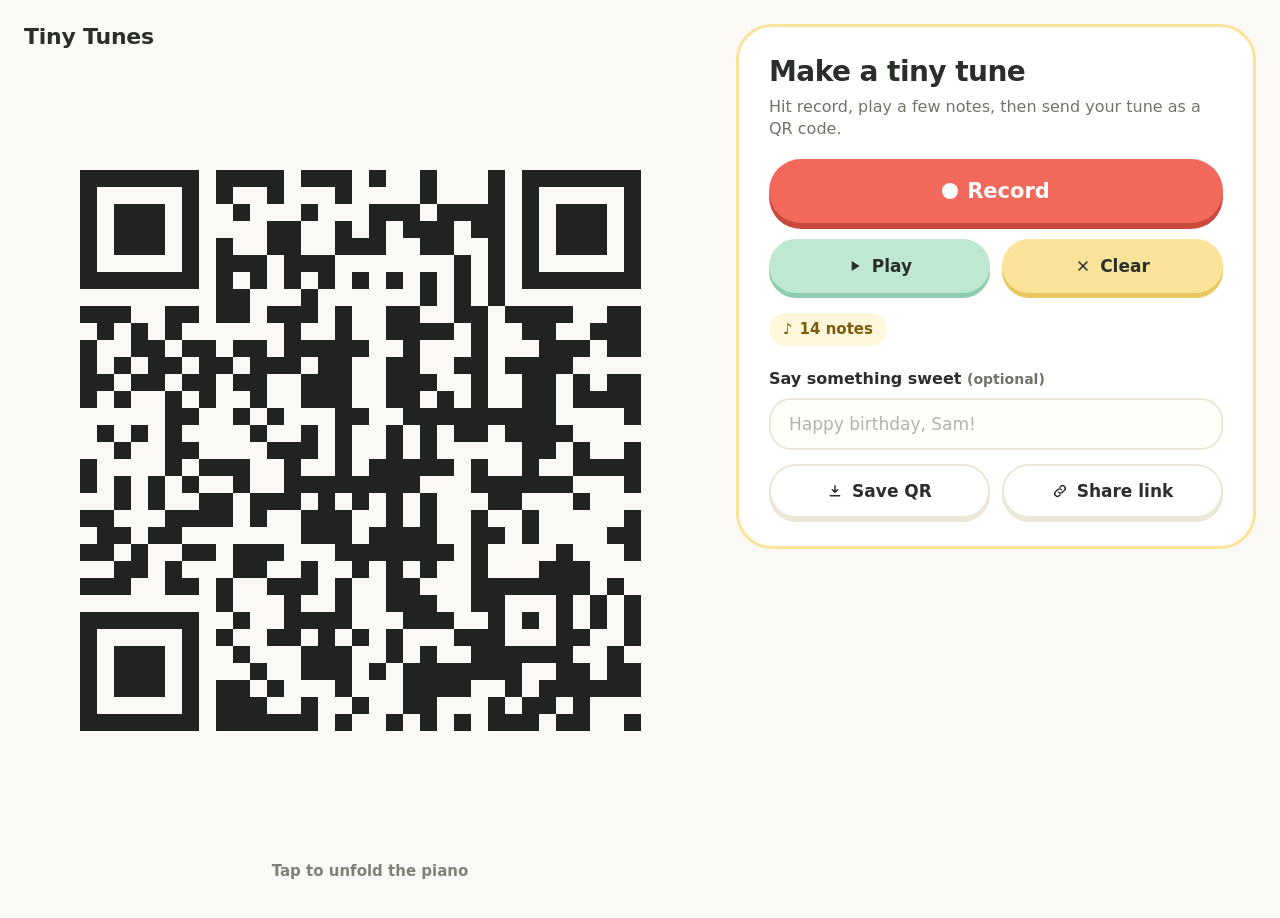
==== index.html @ 4df245fd "first commit" ====
<!doctype html><html lang="en"><head><meta charset="utf-8"><meta name="viewport" content="width=device-width,initial-scale=1"><title>Tiny Tunes</title><meta name="description" content="Play a few notes, and send them as a QR code that unfolds into a little piano."><link rel="icon" href="data:image/svg+xml,%3Csvg xmlns='http://www.w3.org/2000/svg' viewBox='0 0 32 32'%3E%3Crect width='32' height='32' rx='7' fill='%23242622'/%3E%3Crect x='6' y='8' width='4' height='16' rx='1' fill='%23fffdf4'/%3E%3Crect x='11' y='8' width='4' height='16' rx='1' fill='%23fffdf4'/%3E%3Crect x='16' y='8' width='4' height='16' rx='1' fill='%23fffdf4'/%3E%3Crect x='21' y='8' width='4' height='16' rx='1' fill='%23fffdf4'/%3E%3Crect x='9' y='8' width='3' height='9' fill='%23c98a1b'/%3E%3Crect x='19' y='8' width='3' height='9' fill='%23c98a1b'/%3E%3C/svg%3E"><style>*{box-sizing:border-box}
:root{--ink:#2b2f2a;--soft:#6f7468;--cream:#faf9f6;--coral:#f2685a;--coral-d:#c94a3d;--mint:#bfe8d2;--mint-d:#8fcbb0;--butter:#fbe39a;--butter-d:#e8c75f;--line:#ece6d6;--font:ui-rounded,'SF Pro Rounded','Nunito','Segoe UI Variable Display',system-ui,sans-serif}
html,body,main{margin:0;width:100%;height:100%;overflow:hidden}
body{background:var(--cream);color:var(--ink);font:17px/1.4 var(--font)}
main{display:grid;place-items:center}
canvas{width:min(100vw,100dvh,1120px);height:min(100vw,100dvh,1120px);display:block;touch-action:none;cursor:pointer;outline:none;-webkit-tap-highlight-color:transparent;user-select:none;-webkit-user-select:none}
canvas:focus-visible,button:focus-visible,input:focus-visible{outline:3px solid #536758;outline-offset:3px}
canvas.pointer-focus:focus-visible{outline:none}
.brand{position:fixed;left:max(24px,env(safe-area-inset-left));top:max(26px,calc(env(safe-area-inset-top) + 10px));font:800 22px/1 var(--font);letter-spacing:-.01em;pointer-events:none}

/* ---- the bubbly menu ---- */
#menu{position:fixed;z-index:2;right:max(24px,env(safe-area-inset-right));top:max(24px,env(safe-area-inset-top));width:min(520px,calc(100vw - 32px));max-height:calc(100dvh - 48px);overflow:auto;padding:30px 30px 28px;background:#fff;border:3px solid var(--butter);border-radius:36px}
#menu h1{margin:0;font:800 28px/1.1 var(--font);letter-spacing:-.02em}
.lede{margin:8px 0 18px;color:var(--soft);font-size:16px}
#menu button{font:700 17px var(--font);cursor:pointer;display:inline-flex;align-items:center;justify-content:center;gap:9px;border:0;color:var(--ink);transition:transform .12s,box-shadow .12s,background .15s}
#menu button:disabled{cursor:default;opacity:.45}
.big{width:100%;min-height:64px;border-radius:999px;background:var(--coral);color:#fff!important;font-size:21px!important;box-shadow:0 6px 0 var(--coral-d)}
.big:hover:not(:disabled){transform:translateY(-2px);box-shadow:0 8px 0 var(--coral-d)}
.big:active:not(:disabled){transform:translateY(5px);box-shadow:0 1px 0 var(--coral-d)}
.dot{width:16px;height:16px;border-radius:50%;background:#fff}
.recording .big{background:#d9402f;animation:wobble 1.2s ease-in-out infinite}
.recording .dot{border-radius:5px;animation:pulse 1.1s ease-in-out infinite}
.pair{display:flex;gap:12px;margin-top:16px}
.pair button{flex:1;min-height:54px;border-radius:999px}
.mint{background:var(--mint);box-shadow:0 5px 0 var(--mint-d)}
.butter{background:var(--butter);box-shadow:0 5px 0 var(--butter-d)}
.mint:hover:not(:disabled),.butter:hover:not(:disabled){transform:translateY(-2px)}
.mint:active:not(:disabled){transform:translateY(4px);box-shadow:0 1px 0 var(--mint-d)}
.butter:active:not(:disabled){transform:translateY(4px);box-shadow:0 1px 0 var(--butter-d)}
.chip{display:inline-flex;gap:7px;align-items:center;margin:20px 0 4px;padding:6px 14px;background:#fff7dc;border-radius:999px;font-weight:700;font-size:15px;color:#7a5c0b}
.field{display:block;margin-top:18px}
.field>span,.field label{display:block;margin-bottom:8px;font-weight:800;font-size:16px}
.field em{font-style:normal;font-weight:600;color:var(--soft);font-size:14px}
input{width:100%;padding:14px 18px;border:2px solid var(--line);border-radius:22px;background:#fffefb;color:var(--ink);font:600 17px var(--font);transition:border-color .15s,box-shadow .15s}
input::placeholder{color:#b1b4a8;font-weight:500}
input:focus{outline:none;border-color:var(--butter-d);box-shadow:0 0 0 5px #fbe39a66}
#error{display:block;margin-top:10px;color:#b23b27;font-weight:600;font-size:14px}
.send{margin-top:14px}
.ghost{background:#fff!important;border:2px solid var(--line)!important;box-shadow:0 4px 0 var(--line)}
.ghost:hover{transform:translateY(-2px);border-color:var(--butter-d)!important}
.ghost:active{transform:translateY(3px);box-shadow:0 1px 0 var(--line)}
@keyframes pulse{50%{opacity:.4}}
@keyframes wobble{50%{transform:scale(1.015)}}

/* ---- message card + hint ---- */
.note{position:fixed;left:50%;top:max(76px,calc(env(safe-area-inset-top) + 60px));transform:translate(-50%,-6px);width:min(86vw,520px);margin:0;text-align:center;font:italic 24px/1.35 Georgia,'Times New Roman',serif;color:#39433a;opacity:0;pointer-events:none;transition:opacity .6s .3s,transform .6s .3s;overflow-wrap:anywhere}
.note.show{opacity:1;transform:translate(-50%,0)}
.hint{position:fixed;bottom:max(18px,env(safe-area-inset-bottom));left:20px;right:20px;text-align:center;font-size:15px;font-weight:600;color:#7d8277;pointer-events:none;margin:0}
.sr{position:absolute;width:1px;height:1px;overflow:hidden;clip-path:inset(50%)}
@media (prefers-reduced-motion:reduce){.recording .big,.recording .dot{animation:none}.note{transition:none}#menu button{transition:none}}

/* Wide screens: centred when there is room; otherwise it slides left (and, if it must, shrinks)
   just enough that the whole piano and QR stay clear of the menu. 0.88 is the piano's width
   as a share of the canvas, plus a little breathing room. */
@media (min-width:900px){
 :root{--menu:clamp(380px,42vw,520px);--res:calc(var(--menu) + 40px);
  --size:min(100vw,100dvh,1120px);
  --fit:min(var(--size),max(280px,calc((100vw - var(--res)) / .88)));
  --pr:max(0px,calc(2 * var(--res) + .88 * var(--fit) - 100vw))}
 #menu{width:var(--menu)}
 main{padding-right:var(--pr);grid-template-columns:minmax(0,1fr)}
 canvas{width:var(--fit);height:var(--fit)}
 .note{left:calc(50% - var(--pr) / 2)}
 .hint{right:var(--pr)}
}
/* Phones and small tablets: the menu is a bubbly sheet at the bottom. */
@media (max-width:899px){
 #menu{top:auto;bottom:max(12px,env(safe-area-inset-bottom));left:12px;right:12px;width:auto;transform:none;padding:18px 16px 16px;border-radius:30px;max-height:58dvh}
 #menu h1,.lede{position:absolute;width:1px;height:1px;overflow:hidden;clip-path:inset(50%)}
 #menu{padding:14px 14px 14px}
 .big{min-height:54px}
 .pair{margin-top:10px;gap:10px}
 .pair button{min-height:46px}
 .send{margin-top:10px}
 .chip{margin:10px 0 0}
 .field{margin-top:10px}
 .field label{margin-bottom:6px}
  input{padding:11px 16px}
 main{place-items:start center;padding-top:60px}
 .hint{top:max(54px,calc(env(safe-area-inset-top) + 40px));bottom:auto}
 .note{top:max(88px,calc(env(safe-area-inset-top) + 72px))}
}
</style></head><body>
<header class="brand">Tiny Tunes</header>
<main><canvas id="scene" role="button" tabindex="0" aria-label="Turn the QR code into a playable piano"></canvas></main>
<p id="note" class="note" aria-live="polite"></p>
<aside id="menu" aria-label="Make a tiny tune">
<h1>Make a tiny tune</h1>
<p class="lede">Hit record, play a few notes, then send your tune as a QR code.</p>
<button id="rec" class="big" type="button" aria-pressed="false"><i class="dot" aria-hidden="true"></i><span>Record</span></button>
<div class="pair">
<button id="playbtn" class="mint" type="button"><svg viewBox="0 0 24 24" width="16" height="16" fill="currentColor" aria-hidden="true"><path d="M7 4.5v15l12-7.5z"/></svg><span>Play</span></button>
<button id="clear" class="butter" type="button"><svg viewBox="0 0 24 24" width="16" height="16" fill="none" stroke="currentColor" stroke-width="2.4" stroke-linecap="round" aria-hidden="true"><path d="M6 6l12 12M18 6L6 18"/></svg><span>Clear</span></button>
</div>
<p class="chip"><span aria-hidden="true">&#9834;</span> <span id="count">No notes yet</span></p>
<form class="field">
<label for="msg">Say something sweet <em>(optional)</em></label><input id="msg" type="text" maxlength="80" autocomplete="off" placeholder="Happy birthday, Sam!">
<small id="error" role="alert" hidden></small>
<div class="pair send">
<button type="button" id="save" class="ghost"><svg viewBox="0 0 24 24" width="16" height="16" fill="none" stroke="currentColor" stroke-width="2.2" stroke-linecap="round" stroke-linejoin="round" aria-hidden="true"><path d="M12 4v10m0 0l-4-4m4 4l4-4M5 19h14"/></svg><span>Save QR</span></button>
<button type="button" id="share" class="ghost"><svg viewBox="0 0 24 24" width="16" height="16" fill="none" stroke="currentColor" stroke-width="2.2" stroke-linecap="round" stroke-linejoin="round" aria-hidden="true"><path d="M10 14a4 4 0 005.7 0l3-3a4 4 0 00-5.7-5.7l-1 1M14 10a4 4 0 00-5.7 0l-3 3a4 4 0 005.7 5.7l1-1"/></svg><span>Share link</span></button>
</div></form></aside>
<p id="hint" class="hint">Tap to unfold the piano</p><p id="announce" class="sr" aria-live="polite"></p><script>const QRCode=(()=>{const factories={'QRUtil':function(module,exports,require){
var QRMode = require('./QRMode');
var QRPolynomial = require('./QRPolynomial');
var QRMath = require('./QRMath');
var QRMaskPattern = require('./QRMaskPattern');

var QRUtil = {

    PATTERN_POSITION_TABLE : [
        [],
        [6, 18],
        [6, 22],
        [6, 26],
        [6, 30],
        [6, 34],
        [6, 22, 38],
        [6, 24, 42],
        [6, 26, 46],
        [6, 28, 50],
        [6, 30, 54],        
        [6, 32, 58],
        [6, 34, 62],
        [6, 26, 46, 66],
        [6, 26, 48, 70],
        [6, 26, 50, 74],
        [6, 30, 54, 78],
        [6, 30, 56, 82],
        [6, 30, 58, 86],
        [6, 34, 62, 90],
        [6, 28, 50, 72, 94],
        [6, 26, 50, 74, 98],
        [6, 30, 54, 78, 102],
        [6, 28, 54, 80, 106],
        [6, 32, 58, 84, 110],
        [6, 30, 58, 86, 114],
        [6, 34, 62, 90, 118],
        [6, 26, 50, 74, 98, 122],
        [6, 30, 54, 78, 102, 126],
        [6, 26, 52, 78, 104, 130],
        [6, 30, 56, 82, 108, 134],
        [6, 34, 60, 86, 112, 138],
        [6, 30, 58, 86, 114, 142],
        [6, 34, 62, 90, 118, 146],
        [6, 30, 54, 78, 102, 126, 150],
        [6, 24, 50, 76, 102, 128, 154],
        [6, 28, 54, 80, 106, 132, 158],
        [6, 32, 58, 84, 110, 136, 162],
        [6, 26, 54, 82, 110, 138, 166],
        [6, 30, 58, 86, 114, 142, 170]
    ],

    G15 : (1 << 10) | (1 << 8) | (1 << 5) | (1 << 4) | (1 << 2) | (1 << 1) | (1 << 0),
    G18 : (1 << 12) | (1 << 11) | (1 << 10) | (1 << 9) | (1 << 8) | (1 << 5) | (1 << 2) | (1 << 0),
    G15_MASK : (1 << 14) | (1 << 12) | (1 << 10)    | (1 << 4) | (1 << 1),

    getBCHTypeInfo : function(data) {
        var d = data << 10;
        while (QRUtil.getBCHDigit(d) - QRUtil.getBCHDigit(QRUtil.G15) >= 0) {
            d ^= (QRUtil.G15 << (QRUtil.getBCHDigit(d) - QRUtil.getBCHDigit(QRUtil.G15) ) );    
        }
        return ( (data << 10) | d) ^ QRUtil.G15_MASK;
    },

    getBCHTypeNumber : function(data) {
        var d = data << 12;
        while (QRUtil.getBCHDigit(d) - QRUtil.getBCHDigit(QRUtil.G18) >= 0) {
            d ^= (QRUtil.G18 << (QRUtil.getBCHDigit(d) - QRUtil.getBCHDigit(QRUtil.G18) ) );    
        }
        return (data << 12) | d;
    },

    getBCHDigit : function(data) {

        var digit = 0;

        while (data !== 0) {
            digit++;
            data >>>= 1;
        }

        return digit;
    },

    getPatternPosition : function(typeNumber) {
        return QRUtil.PATTERN_POSITION_TABLE[typeNumber - 1];
    },

    getMask : function(maskPattern, i, j) {
        
        switch (maskPattern) {
            
        case QRMaskPattern.PATTERN000 : return (i + j) % 2 === 0;
        case QRMaskPattern.PATTERN001 : return i % 2 === 0;
        case QRMaskPattern.PATTERN010 : return j % 3 === 0;
        case QRMaskPattern.PATTERN011 : return (i + j) % 3 === 0;
        case QRMaskPattern.PATTERN100 : return (Math.floor(i / 2) + Math.floor(j / 3) ) % 2 === 0;
        case QRMaskPattern.PATTERN101 : return (i * j) % 2 + (i * j) % 3 === 0;
        case QRMaskPattern.PATTERN110 : return ( (i * j) % 2 + (i * j) % 3) % 2 === 0;
        case QRMaskPattern.PATTERN111 : return ( (i * j) % 3 + (i + j) % 2) % 2 === 0;

        default :
            throw new Error("bad maskPattern:" + maskPattern);
        }
    },

    getErrorCorrectPolynomial : function(errorCorrectLength) {

        var a = new QRPolynomial([1], 0);

        for (var i = 0; i < errorCorrectLength; i++) {
            a = a.multiply(new QRPolynomial([1, QRMath.gexp(i)], 0) );
        }

        return a;
    },

    getLengthInBits : function(mode, type) {

        if (1 <= type && type < 10) {

            // 1 - 9

            switch(mode) {
            case QRMode.MODE_NUMBER     : return 10;
            case QRMode.MODE_ALPHA_NUM  : return 9;
            case QRMode.MODE_8BIT_BYTE  : return 8;
            case QRMode.MODE_KANJI      : return 8;
            default :
                throw new Error("mode:" + mode);
            }

        } else if (type < 27) {

            // 10 - 26

            switch(mode) {
            case QRMode.MODE_NUMBER     : return 12;
            case QRMode.MODE_ALPHA_NUM  : return 11;
            case QRMode.MODE_8BIT_BYTE  : return 16;
            case QRMode.MODE_KANJI      : return 10;
            default :
                throw new Error("mode:" + mode);
            }

        } else if (type < 41) {

            // 27 - 40

            switch(mode) {
            case QRMode.MODE_NUMBER     : return 14;
            case QRMode.MODE_ALPHA_NUM  : return 13;
            case QRMode.MODE_8BIT_BYTE  : return 16;
            case QRMode.MODE_KANJI      : return 12;
            default :
                throw new Error("mode:" + mode);
            }

        } else {
            throw new Error("type:" + type);
        }
    },

    getLostPoint : function(qrCode) {
        
        var moduleCount = qrCode.getModuleCount();
        var lostPoint = 0;
        var row = 0; 
        var col = 0;

        
        // LEVEL1
        
        for (row = 0; row < moduleCount; row++) {

            for (col = 0; col < moduleCount; col++) {

                var sameCount = 0;
                var dark = qrCode.isDark(row, col);

                for (var r = -1; r <= 1; r++) {

                    if (row + r < 0 || moduleCount <= row + r) {
                        continue;
                    }

                    for (var c = -1; c <= 1; c++) {

                        if (col + c < 0 || moduleCount <= col + c) {
                            continue;
                        }

                        if (r === 0 && c === 0) {
                            continue;
                        }

                        if (dark === qrCode.isDark(row + r, col + c) ) {
                            sameCount++;
                        }
                    }
                }

                if (sameCount > 5) {
                    lostPoint += (3 + sameCount - 5);
                }
            }
        }

        // LEVEL2

        for (row = 0; row < moduleCount - 1; row++) {
            for (col = 0; col < moduleCount - 1; col++) {
                var count = 0;
                if (qrCode.isDark(row,     col    ) ) count++;
                if (qrCode.isDark(row + 1, col    ) ) count++;
                if (qrCode.isDark(row,     col + 1) ) count++;
                if (qrCode.isDark(row + 1, col + 1) ) count++;
                if (count === 0 || count === 4) {
                    lostPoint += 3;
                }
            }
        }

        // LEVEL3

        for (row = 0; row < moduleCount; row++) {
            for (col = 0; col < moduleCount - 6; col++) {
                if (qrCode.isDark(row, col) && 
                        !qrCode.isDark(row, col + 1) && 
                         qrCode.isDark(row, col + 2) && 
                         qrCode.isDark(row, col + 3) && 
                         qrCode.isDark(row, col + 4) && 
                        !qrCode.isDark(row, col + 5) && 
                         qrCode.isDark(row, col + 6) ) {
                    lostPoint += 40;
                }
            }
        }

        for (col = 0; col < moduleCount; col++) {
            for (row = 0; row < moduleCount - 6; row++) {
                if (qrCode.isDark(row, col) &&
                        !qrCode.isDark(row + 1, col) &&
                         qrCode.isDark(row + 2, col) &&
                         qrCode.isDark(row + 3, col) &&
                         qrCode.isDark(row + 4, col) &&
                        !qrCode.isDark(row + 5, col) &&
                         qrCode.isDark(row + 6, col) ) {
                    lostPoint += 40;
                }
            }
        }

        // LEVEL4
        
        var darkCount = 0;

        for (col = 0; col < moduleCount; col++) {
            for (row = 0; row < moduleCount; row++) {
                if (qrCode.isDark(row, col) ) {
                    darkCount++;
                }
            }
        }
        
        var ratio = Math.abs(100 * darkCount / moduleCount / moduleCount - 50) / 5;
        lostPoint += ratio * 10;

        return lostPoint;       
    }

};

module.exports = QRUtil;

},
'QRErrorCorrectLevel':function(module,exports,require){
module.exports = {
	L : 1,
	M : 0,
	Q : 3,
	H : 2
};


},
'index':function(module,exports,require){
//---------------------------------------------------------------------
// QRCode for JavaScript
//
// Copyright (c) 2009 Kazuhiko Arase
//
// URL: http://www.d-project.com/
//
// Licensed under the MIT license:
//   http://www.opensource.org/licenses/mit-license.php
//
// The word "QR Code" is registered trademark of 
// DENSO WAVE INCORPORATED
//   http://www.denso-wave.com/qrcode/faqpatent-e.html
//
//---------------------------------------------------------------------
// Modified to work in node for this project (and some refactoring)
//---------------------------------------------------------------------

var QR8bitByte = require('./QR8bitByte');
var QRUtil = require('./QRUtil');
var QRPolynomial = require('./QRPolynomial');
var QRRSBlock = require('./QRRSBlock');
var QRBitBuffer = require('./QRBitBuffer');

function QRCode(typeNumber, errorCorrectLevel) {
	this.typeNumber = typeNumber;
	this.errorCorrectLevel = errorCorrectLevel;
	this.modules = null;
	this.moduleCount = 0;
	this.dataCache = null;
	this.dataList = [];
}

QRCode.prototype = {
	
	addData : function(data) {
		var newData = new QR8bitByte(data);
		this.dataList.push(newData);
		this.dataCache = null;
	},
	
	isDark : function(row, col) {
		if (row < 0 || this.moduleCount <= row || col < 0 || this.moduleCount <= col) {
			throw new Error(row + "," + col);
		}
		return this.modules[row][col];
	},

	getModuleCount : function() {
		return this.moduleCount;
	},
	
	make : function() {
		// Calculate automatically typeNumber if provided is < 1
		if (this.typeNumber < 1 ){
			var typeNumber = 1;
			for (typeNumber = 1; typeNumber < 40; typeNumber++) {
				var rsBlocks = QRRSBlock.getRSBlocks(typeNumber, this.errorCorrectLevel);

				var buffer = new QRBitBuffer();
				var totalDataCount = 0;
				for (var i = 0; i < rsBlocks.length; i++) {
					totalDataCount += rsBlocks[i].dataCount;
				}

				for (var x = 0; x < this.dataList.length; x++) {
					var data = this.dataList[x];
					buffer.put(data.mode, 4);
					buffer.put(data.getLength(), QRUtil.getLengthInBits(data.mode, typeNumber) );
					data.write(buffer);
				}
				if (buffer.getLengthInBits() <= totalDataCount * 8)
					break;
			}
			this.typeNumber = typeNumber;
		}
		this.makeImpl(false, this.getBestMaskPattern() );
	},
	
	makeImpl : function(test, maskPattern) {
		
		this.moduleCount = this.typeNumber * 4 + 17;
		this.modules = new Array(this.moduleCount);
		
		for (var row = 0; row < this.moduleCount; row++) {
			
			this.modules[row] = new Array(this.moduleCount);
			
			for (var col = 0; col < this.moduleCount; col++) {
				this.modules[row][col] = null;//(col + row) % 3;
			}
		}
	
		this.setupPositionProbePattern(0, 0);
		this.setupPositionProbePattern(this.moduleCount - 7, 0);
		this.setupPositionProbePattern(0, this.moduleCount - 7);
		this.setupPositionAdjustPattern();
		this.setupTimingPattern();
		this.setupTypeInfo(test, maskPattern);
		
		if (this.typeNumber >= 7) {
			this.setupTypeNumber(test);
		}
	
		if (this.dataCache === null) {
			this.dataCache = QRCode.createData(this.typeNumber, this.errorCorrectLevel, this.dataList);
		}
	
		this.mapData(this.dataCache, maskPattern);
	},

	setupPositionProbePattern : function(row, col)  {
		
		for (var r = -1; r <= 7; r++) {
			
			if (row + r <= -1 || this.moduleCount <= row + r) continue;
			
			for (var c = -1; c <= 7; c++) {
				
				if (col + c <= -1 || this.moduleCount <= col + c) continue;
				
				if ( (0 <= r && r <= 6 && (c === 0 || c === 6) ) || 
                     (0 <= c && c <= 6 && (r === 0 || r === 6) ) || 
                     (2 <= r && r <= 4 && 2 <= c && c <= 4) ) {
					this.modules[row + r][col + c] = true;
				} else {
					this.modules[row + r][col + c] = false;
				}
			}		
		}		
	},
	
	getBestMaskPattern : function() {
	
		var minLostPoint = 0;
		var pattern = 0;
	
		for (var i = 0; i < 8; i++) {
			
			this.makeImpl(true, i);
	
			var lostPoint = QRUtil.getLostPoint(this);
	
			if (i === 0 || minLostPoint >  lostPoint) {
				minLostPoint = lostPoint;
				pattern = i;
			}
		}
	
		return pattern;
	},
	
	createMovieClip : function(target_mc, instance_name, depth) {
	
		var qr_mc = target_mc.createEmptyMovieClip(instance_name, depth);
		var cs = 1;
	
		this.make();

		for (var row = 0; row < this.modules.length; row++) {
			
			var y = row * cs;
			
			for (var col = 0; col < this.modules[row].length; col++) {
	
				var x = col * cs;
				var dark = this.modules[row][col];
			
				if (dark) {
					qr_mc.beginFill(0, 100);
					qr_mc.moveTo(x, y);
					qr_mc.lineTo(x + cs, y);
					qr_mc.lineTo(x + cs, y + cs);
					qr_mc.lineTo(x, y + cs);
					qr_mc.endFill();
				}
			}
		}
		
		return qr_mc;
	},

	setupTimingPattern : function() {
		
		for (var r = 8; r < this.moduleCount - 8; r++) {
			if (this.modules[r][6] !== null) {
				continue;
			}
			this.modules[r][6] = (r % 2 === 0);
		}
	
		for (var c = 8; c < this.moduleCount - 8; c++) {
			if (this.modules[6][c] !== null) {
				continue;
			}
			this.modules[6][c] = (c % 2 === 0);
		}
	},
	
	setupPositionAdjustPattern : function() {
	
		var pos = QRUtil.getPatternPosition(this.typeNumber);
		
		for (var i = 0; i < pos.length; i++) {
		
			for (var j = 0; j < pos.length; j++) {
			
				var row = pos[i];
				var col = pos[j];
				
				if (this.modules[row][col] !== null) {
					continue;
				}
				
				for (var r = -2; r <= 2; r++) {
				
					for (var c = -2; c <= 2; c++) {
					
						if (Math.abs(r) === 2 || 
                            Math.abs(c) === 2 ||
                            (r === 0 && c === 0) ) {
							this.modules[row + r][col + c] = true;
						} else {
							this.modules[row + r][col + c] = false;
						}
					}
				}
			}
		}
	},
	
	setupTypeNumber : function(test) {
	
		var bits = QRUtil.getBCHTypeNumber(this.typeNumber);
        var mod;
	
		for (var i = 0; i < 18; i++) {
			mod = (!test && ( (bits >> i) & 1) === 1);
			this.modules[Math.floor(i / 3)][i % 3 + this.moduleCount - 8 - 3] = mod;
		}
	
		for (var x = 0; x < 18; x++) {
			mod = (!test && ( (bits >> x) & 1) === 1);
			this.modules[x % 3 + this.moduleCount - 8 - 3][Math.floor(x / 3)] = mod;
		}
	},
	
	setupTypeInfo : function(test, maskPattern) {
	
		var data = (this.errorCorrectLevel << 3) | maskPattern;
		var bits = QRUtil.getBCHTypeInfo(data);
        var mod;
	
		// vertical		
		for (var v = 0; v < 15; v++) {
	
			mod = (!test && ( (bits >> v) & 1) === 1);
	
			if (v < 6) {
				this.modules[v][8] = mod;
			} else if (v < 8) {
				this.modules[v + 1][8] = mod;
			} else {
				this.modules[this.moduleCount - 15 + v][8] = mod;
			}
		}
	
		// horizontal
		for (var h = 0; h < 15; h++) {
	
			mod = (!test && ( (bits >> h) & 1) === 1);
			
			if (h < 8) {
				this.modules[8][this.moduleCount - h - 1] = mod;
			} else if (h < 9) {
				this.modules[8][15 - h - 1 + 1] = mod;
			} else {
				this.modules[8][15 - h - 1] = mod;
			}
		}
	
		// fixed module
		this.modules[this.moduleCount - 8][8] = (!test);
	
	},
	
	mapData : function(data, maskPattern) {
		
		var inc = -1;
		var row = this.moduleCount - 1;
		var bitIndex = 7;
		var byteIndex = 0;
		
		for (var col = this.moduleCount - 1; col > 0; col -= 2) {
	
			if (col === 6) col--;
	
			while (true) {
	
				for (var c = 0; c < 2; c++) {
					
					if (this.modules[row][col - c] === null) {
						
						var dark = false;
	
						if (byteIndex < data.length) {
							dark = ( ( (data[byteIndex] >>> bitIndex) & 1) === 1);
						}
	
						var mask = QRUtil.getMask(maskPattern, row, col - c);
	
						if (mask) {
							dark = !dark;
						}
						
						this.modules[row][col - c] = dark;
						bitIndex--;
	
						if (bitIndex === -1) {
							byteIndex++;
							bitIndex = 7;
						}
					}
				}
								
				row += inc;
	
				if (row < 0 || this.moduleCount <= row) {
					row -= inc;
					inc = -inc;
					break;
				}
			}
		}
		
	}

};

QRCode.PAD0 = 0xEC;
QRCode.PAD1 = 0x11;

QRCode.createData = function(typeNumber, errorCorrectLevel, dataList) {
	
	var rsBlocks = QRRSBlock.getRSBlocks(typeNumber, errorCorrectLevel);
	
	var buffer = new QRBitBuffer();
	
	for (var i = 0; i < dataList.length; i++) {
		var data = dataList[i];
		buffer.put(data.mode, 4);
		buffer.put(data.getLength(), QRUtil.getLengthInBits(data.mode, typeNumber) );
		data.write(buffer);
	}

	// calc num max data.
	var totalDataCount = 0;
	for (var x = 0; x < rsBlocks.length; x++) {
		totalDataCount += rsBlocks[x].dataCount;
	}

	if (buffer.getLengthInBits() > totalDataCount * 8) {
		throw new Error("code length overflow. (" + 
            buffer.getLengthInBits() + 
            ">" +  
            totalDataCount * 8 + 
            ")");
	}

	// end code
	if (buffer.getLengthInBits() + 4 <= totalDataCount * 8) {
		buffer.put(0, 4);
	}

	// padding
	while (buffer.getLengthInBits() % 8 !== 0) {
		buffer.putBit(false);
	}

	// padding
	while (true) {
		
		if (buffer.getLengthInBits() >= totalDataCount * 8) {
			break;
		}
		buffer.put(QRCode.PAD0, 8);
		
		if (buffer.getLengthInBits() >= totalDataCount * 8) {
			break;
		}
		buffer.put(QRCode.PAD1, 8);
	}

	return QRCode.createBytes(buffer, rsBlocks);
};

QRCode.createBytes = function(buffer, rsBlocks) {

	var offset = 0;
	
	var maxDcCount = 0;
	var maxEcCount = 0;
	
	var dcdata = new Array(rsBlocks.length);
	var ecdata = new Array(rsBlocks.length);
	
	for (var r = 0; r < rsBlocks.length; r++) {

		var dcCount = rsBlocks[r].dataCount;
		var ecCount = rsBlocks[r].totalCount - dcCount;

		maxDcCount = Math.max(maxDcCount, dcCount);
		maxEcCount = Math.max(maxEcCount, ecCount);
		
		dcdata[r] = new Array(dcCount);
		
		for (var i = 0; i < dcdata[r].length; i++) {
			dcdata[r][i] = 0xff & buffer.buffer[i + offset];
		}
		offset += dcCount;
		
		var rsPoly = QRUtil.getErrorCorrectPolynomial(ecCount);
		var rawPoly = new QRPolynomial(dcdata[r], rsPoly.getLength() - 1);

		var modPoly = rawPoly.mod(rsPoly);
		ecdata[r] = new Array(rsPoly.getLength() - 1);
		for (var x = 0; x < ecdata[r].length; x++) {
            var modIndex = x + modPoly.getLength() - ecdata[r].length;
			ecdata[r][x] = (modIndex >= 0)? modPoly.get(modIndex) : 0;
		}

	}
	
	var totalCodeCount = 0;
	for (var y = 0; y < rsBlocks.length; y++) {
		totalCodeCount += rsBlocks[y].totalCount;
	}

	var data = new Array(totalCodeCount);
	var index = 0;

	for (var z = 0; z < maxDcCount; z++) {
		for (var s = 0; s < rsBlocks.length; s++) {
			if (z < dcdata[s].length) {
				data[index++] = dcdata[s][z];
			}
		}
	}

	for (var xx = 0; xx < maxEcCount; xx++) {
		for (var t = 0; t < rsBlocks.length; t++) {
			if (xx < ecdata[t].length) {
				data[index++] = ecdata[t][xx];
			}
		}
	}

	return data;

};

module.exports = QRCode;

},
'QR8bitByte':function(module,exports,require){
var QRMode = require('./QRMode');

function QR8bitByte(data) {
	this.mode = QRMode.MODE_8BIT_BYTE;
	this.data = data;
}

QR8bitByte.prototype = {

	getLength : function() {
		return this.data.length;
	},
	
	write : function(buffer) {
		for (var i = 0; i < this.data.length; i++) {
			// not JIS ...
			buffer.put(this.data.charCodeAt(i), 8);
		}
	}
};

module.exports = QR8bitByte;

},
'QRRSBlock':function(module,exports,require){
var QRErrorCorrectLevel = require('./QRErrorCorrectLevel');

function QRRSBlock(totalCount, dataCount) {
	this.totalCount = totalCount;
	this.dataCount  = dataCount;
}

QRRSBlock.RS_BLOCK_TABLE = [

	// L
	// M
	// Q
	// H

	// 1
	[1, 26, 19],
	[1, 26, 16],
	[1, 26, 13],
	[1, 26, 9],
	
	// 2
	[1, 44, 34],
	[1, 44, 28],
	[1, 44, 22],
	[1, 44, 16],

	// 3
	[1, 70, 55],
	[1, 70, 44],
	[2, 35, 17],
	[2, 35, 13],

	// 4		
	[1, 100, 80],
	[2, 50, 32],
	[2, 50, 24],
	[4, 25, 9],
	
	// 5
	[1, 134, 108],
	[2, 67, 43],
	[2, 33, 15, 2, 34, 16],
	[2, 33, 11, 2, 34, 12],
	
	// 6
	[2, 86, 68],
	[4, 43, 27],
	[4, 43, 19],
	[4, 43, 15],
	
	// 7		
	[2, 98, 78],
	[4, 49, 31],
	[2, 32, 14, 4, 33, 15],
	[4, 39, 13, 1, 40, 14],
	
	// 8
	[2, 121, 97],
	[2, 60, 38, 2, 61, 39],
	[4, 40, 18, 2, 41, 19],
	[4, 40, 14, 2, 41, 15],
	
	// 9
	[2, 146, 116],
	[3, 58, 36, 2, 59, 37],
	[4, 36, 16, 4, 37, 17],
	[4, 36, 12, 4, 37, 13],
	
	// 10		
	[2, 86, 68, 2, 87, 69],
	[4, 69, 43, 1, 70, 44],
	[6, 43, 19, 2, 44, 20],
	[6, 43, 15, 2, 44, 16],

	// 11
	[4, 101, 81],
	[1, 80, 50, 4, 81, 51],
	[4, 50, 22, 4, 51, 23],
	[3, 36, 12, 8, 37, 13],

	// 12
	[2, 116, 92, 2, 117, 93],
	[6, 58, 36, 2, 59, 37],
	[4, 46, 20, 6, 47, 21],
	[7, 42, 14, 4, 43, 15],

	// 13
	[4, 133, 107],
	[8, 59, 37, 1, 60, 38],
	[8, 44, 20, 4, 45, 21],
	[12, 33, 11, 4, 34, 12],

	// 14
	[3, 145, 115, 1, 146, 116],
	[4, 64, 40, 5, 65, 41],
	[11, 36, 16, 5, 37, 17],
	[11, 36, 12, 5, 37, 13],

	// 15
	[5, 109, 87, 1, 110, 88],
	[5, 65, 41, 5, 66, 42],
	[5, 54, 24, 7, 55, 25],
	[11, 36, 12],

	// 16
	[5, 122, 98, 1, 123, 99],
	[7, 73, 45, 3, 74, 46],
	[15, 43, 19, 2, 44, 20],
	[3, 45, 15, 13, 46, 16],

	// 17
	[1, 135, 107, 5, 136, 108],
	[10, 74, 46, 1, 75, 47],
	[1, 50, 22, 15, 51, 23],
	[2, 42, 14, 17, 43, 15],

	// 18
	[5, 150, 120, 1, 151, 121],
	[9, 69, 43, 4, 70, 44],
	[17, 50, 22, 1, 51, 23],
	[2, 42, 14, 19, 43, 15],

	// 19
	[3, 141, 113, 4, 142, 114],
	[3, 70, 44, 11, 71, 45],
	[17, 47, 21, 4, 48, 22],
	[9, 39, 13, 16, 40, 14],

	// 20
	[3, 135, 107, 5, 136, 108],
	[3, 67, 41, 13, 68, 42],
	[15, 54, 24, 5, 55, 25],
	[15, 43, 15, 10, 44, 16],

	// 21
	[4, 144, 116, 4, 145, 117],
	[17, 68, 42],
	[17, 50, 22, 6, 51, 23],
	[19, 46, 16, 6, 47, 17],

	// 22
	[2, 139, 111, 7, 140, 112],
	[17, 74, 46],
	[7, 54, 24, 16, 55, 25],
	[34, 37, 13],

	// 23
	[4, 151, 121, 5, 152, 122],
	[4, 75, 47, 14, 76, 48],
	[11, 54, 24, 14, 55, 25],
	[16, 45, 15, 14, 46, 16],

	// 24
	[6, 147, 117, 4, 148, 118],
	[6, 73, 45, 14, 74, 46],
	[11, 54, 24, 16, 55, 25],
	[30, 46, 16, 2, 47, 17],

	// 25
	[8, 132, 106, 4, 133, 107],
	[8, 75, 47, 13, 76, 48],
	[7, 54, 24, 22, 55, 25],
	[22, 45, 15, 13, 46, 16],

	// 26
	[10, 142, 114, 2, 143, 115],
	[19, 74, 46, 4, 75, 47],
	[28, 50, 22, 6, 51, 23],
	[33, 46, 16, 4, 47, 17],

	// 27
	[8, 152, 122, 4, 153, 123],
	[22, 73, 45, 3, 74, 46],
	[8, 53, 23, 26, 54, 24],
	[12, 45, 15, 28, 46, 16],

	// 28
	[3, 147, 117, 10, 148, 118],
	[3, 73, 45, 23, 74, 46],
	[4, 54, 24, 31, 55, 25],
	[11, 45, 15, 31, 46, 16],

	// 29
	[7, 146, 116, 7, 147, 117],
	[21, 73, 45, 7, 74, 46],
	[1, 53, 23, 37, 54, 24],
	[19, 45, 15, 26, 46, 16],

	// 30
	[5, 145, 115, 10, 146, 116],
	[19, 75, 47, 10, 76, 48],
	[15, 54, 24, 25, 55, 25],
	[23, 45, 15, 25, 46, 16],

	// 31
	[13, 145, 115, 3, 146, 116],
	[2, 74, 46, 29, 75, 47],
	[42, 54, 24, 1, 55, 25],
	[23, 45, 15, 28, 46, 16],

	// 32
	[17, 145, 115],
	[10, 74, 46, 23, 75, 47],
	[10, 54, 24, 35, 55, 25],
	[19, 45, 15, 35, 46, 16],

	// 33
	[17, 145, 115, 1, 146, 116],
	[14, 74, 46, 21, 75, 47],
	[29, 54, 24, 19, 55, 25],
	[11, 45, 15, 46, 46, 16],

	// 34
	[13, 145, 115, 6, 146, 116],
	[14, 74, 46, 23, 75, 47],
	[44, 54, 24, 7, 55, 25],
	[59, 46, 16, 1, 47, 17],

	// 35
	[12, 151, 121, 7, 152, 122],
	[12, 75, 47, 26, 76, 48],
	[39, 54, 24, 14, 55, 25],
	[22, 45, 15, 41, 46, 16],

	// 36
	[6, 151, 121, 14, 152, 122],
	[6, 75, 47, 34, 76, 48],
	[46, 54, 24, 10, 55, 25],
	[2, 45, 15, 64, 46, 16],

	// 37
	[17, 152, 122, 4, 153, 123],
	[29, 74, 46, 14, 75, 47],
	[49, 54, 24, 10, 55, 25],
	[24, 45, 15, 46, 46, 16],

	// 38
	[4, 152, 122, 18, 153, 123],
	[13, 74, 46, 32, 75, 47],
	[48, 54, 24, 14, 55, 25],
	[42, 45, 15, 32, 46, 16],

	// 39
	[20, 147, 117, 4, 148, 118],
	[40, 75, 47, 7, 76, 48],
	[43, 54, 24, 22, 55, 25],
	[10, 45, 15, 67, 46, 16],

	// 40
	[19, 148, 118, 6, 149, 119],
	[18, 75, 47, 31, 76, 48],
	[34, 54, 24, 34, 55, 25],
	[20, 45, 15, 61, 46, 16]
];

QRRSBlock.getRSBlocks = function(typeNumber, errorCorrectLevel) {
	
	var rsBlock = QRRSBlock.getRsBlockTable(typeNumber, errorCorrectLevel);
	
	if (rsBlock === undefined) {
		throw new Error("bad rs block @ typeNumber:" + typeNumber + "/errorCorrectLevel:" + errorCorrectLevel);
	}

	var length = rsBlock.length / 3;
	
	var list = [];
	
	for (var i = 0; i < length; i++) {

		var count = rsBlock[i * 3 + 0];
		var totalCount = rsBlock[i * 3 + 1];
		var dataCount  = rsBlock[i * 3 + 2];

		for (var j = 0; j < count; j++) {
			list.push(new QRRSBlock(totalCount, dataCount) );	
		}
	}
	
	return list;
};

QRRSBlock.getRsBlockTable = function(typeNumber, errorCorrectLevel) {

	switch(errorCorrectLevel) {
	case QRErrorCorrectLevel.L :
		return QRRSBlock.RS_BLOCK_TABLE[(typeNumber - 1) * 4 + 0];
	case QRErrorCorrectLevel.M :
		return QRRSBlock.RS_BLOCK_TABLE[(typeNumber - 1) * 4 + 1];
	case QRErrorCorrectLevel.Q :
		return QRRSBlock.RS_BLOCK_TABLE[(typeNumber - 1) * 4 + 2];
	case QRErrorCorrectLevel.H :
		return QRRSBlock.RS_BLOCK_TABLE[(typeNumber - 1) * 4 + 3];
	default :
		return undefined;
	}
};

module.exports = QRRSBlock;

},
'QRMath':function(module,exports,require){
var QRMath = {

	glog : function(n) {
	
		if (n < 1) {
			throw new Error("glog(" + n + ")");
		}
		
		return QRMath.LOG_TABLE[n];
	},
	
	gexp : function(n) {
	
		while (n < 0) {
			n += 255;
		}
	
		while (n >= 256) {
			n -= 255;
		}
	
		return QRMath.EXP_TABLE[n];
	},
	
	EXP_TABLE : new Array(256),
	
	LOG_TABLE : new Array(256)

};
	
for (var i = 0; i < 8; i++) {
	QRMath.EXP_TABLE[i] = 1 << i;
}
for (var i = 8; i < 256; i++) {
	QRMath.EXP_TABLE[i] = QRMath.EXP_TABLE[i - 4]
		^ QRMath.EXP_TABLE[i - 5]
		^ QRMath.EXP_TABLE[i - 6]
		^ QRMath.EXP_TABLE[i - 8];
}
for (var i = 0; i < 255; i++) {
	QRMath.LOG_TABLE[QRMath.EXP_TABLE[i] ] = i;
}

module.exports = QRMath;

},
'QRPolynomial':function(module,exports,require){
var QRMath = require('./QRMath');

function QRPolynomial(num, shift) {
	if (num.length === undefined) {
		throw new Error(num.length + "/" + shift);
	}

	var offset = 0;

	while (offset < num.length && num[offset] === 0) {
		offset++;
	}

	this.num = new Array(num.length - offset + shift);
	for (var i = 0; i < num.length - offset; i++) {
		this.num[i] = num[i + offset];
	}
}

QRPolynomial.prototype = {

	get : function(index) {
		return this.num[index];
	},
	
	getLength : function() {
		return this.num.length;
	},
	
	multiply : function(e) {
	
		var num = new Array(this.getLength() + e.getLength() - 1);
	
		for (var i = 0; i < this.getLength(); i++) {
			for (var j = 0; j < e.getLength(); j++) {
				num[i + j] ^= QRMath.gexp(QRMath.glog(this.get(i) ) + QRMath.glog(e.get(j) ) );
			}
		}
	
		return new QRPolynomial(num, 0);
	},
	
	mod : function(e) {
	
		if (this.getLength() - e.getLength() < 0) {
			return this;
		}
	
		var ratio = QRMath.glog(this.get(0) ) - QRMath.glog(e.get(0) );
	
		var num = new Array(this.getLength() );
		
		for (var i = 0; i < this.getLength(); i++) {
			num[i] = this.get(i);
		}
		
		for (var x = 0; x < e.getLength(); x++) {
			num[x] ^= QRMath.gexp(QRMath.glog(e.get(x) ) + ratio);
		}
	
		// recursive call
		return new QRPolynomial(num, 0).mod(e);
	}
};

module.exports = QRPolynomial;

},
'QRMode':function(module,exports,require){
module.exports = {
    MODE_NUMBER :       1 << 0,
    MODE_ALPHA_NUM :    1 << 1,
    MODE_8BIT_BYTE :    1 << 2,
    MODE_KANJI :        1 << 3
};

},
'QRBitBuffer':function(module,exports,require){
function QRBitBuffer() {
	this.buffer = [];
	this.length = 0;
}

QRBitBuffer.prototype = {

	get : function(index) {
		var bufIndex = Math.floor(index / 8);
		return ( (this.buffer[bufIndex] >>> (7 - index % 8) ) & 1) == 1;
	},
	
	put : function(num, length) {
		for (var i = 0; i < length; i++) {
			this.putBit( ( (num >>> (length - i - 1) ) & 1) == 1);
		}
	},
	
	getLengthInBits : function() {
		return this.length;
	},
	
	putBit : function(bit) {
	
		var bufIndex = Math.floor(this.length / 8);
		if (this.buffer.length <= bufIndex) {
			this.buffer.push(0);
		}
	
		if (bit) {
			this.buffer[bufIndex] |= (0x80 >>> (this.length % 8) );
		}
	
		this.length++;
	}
};

module.exports = QRBitBuffer;

},
'QRMaskPattern':function(module,exports,require){
module.exports = {
	PATTERN000 : 0,
	PATTERN001 : 1,
	PATTERN010 : 2,
	PATTERN011 : 3,
	PATTERN100 : 4,
	PATTERN101 : 5,
	PATTERN110 : 6,
	PATTERN111 : 7
};

}};const cache={};function load(id){id=id.replace('./','');if(!cache[id]){const mod={exports:{}};cache[id]=mod;factories[id](mod,mod.exports,load)}return cache[id].exports}return load('index')})();</script><script>'use strict';
const $=id=>document.getElementById(id);
const scene=$('scene'), ctx=scene.getContext('2d');
let modules=[], code, link, phase=0, goal=0, frame, audio, hits=[], pressed=new Map();
// Tiny Tunes state: a tune is a row of steps, each a key (0-12) or a rest (null).
const CH='0123456789abc', STEP=230, MAX=96, TWINKLE='0077997.5544220';
let steps=[], rec=null, timers=[], playing=false, received=false, autoplay=false, typing;
const unpack=s=>[...s].slice(0,MAX).map(c=>{const n=CH.indexOf(c);return n<0?null:n});
const pack=()=>steps.map(n=>n===null||n===undefined?'.':CH[n]).join('').replace(/\.+$/,'');
const orders=new Map();
const notes=()=>steps.filter(n=>n!=null).length;
const white=[0,2,4,5,7,9,11,12], black=[1,3,null,6,8,10];
const keys='awsedftgyhujk';
let yaw=.32, pitch=.42, pointer=null;
const clamp=x=>Math.max(0,Math.min(1,x));
function parts(){
 const list=[];
 function add(dark,name,x,y,z,w,d,h,note=null){list.push({dark,name,x,y,z,w,d,h,note,volume:w*d*h})}
 // A shallow, tall cabinet with projecting keyboard, feet and pedals.
 add(true,'cabinet',0,3.2,.6,16,2.1,10.5);
 add(true,'cap',-.2,3,11.1,16.4,2.5,.55);
 add(true,'rail',0,0,4.5,16,3.2,.55);
 add(true,'rail',0,0,5.05,.65,3.2,.9);
 add(true,'rail',15.35,0,5.05,.65,3.2,.9);
 // The shelf rests just above the black keys, and the panel starts where the shelf ends: no overlaps.
 add(true,'panel',.65,3,6.35,14.7,.2,4.3);
 add(true,'rail',.55,2.7,6.05,14.9,.5,.3);
 for(const x of [.25,14.65]){
  add(true,'leg',x,.35,.5,1.1,1.2,4);
  add(true,'foot',x-.15,0,0,1.4,5.4,.5);
 }
 // Pale rear soundboard also gives the white QR modules a substantial home.
 add(false,'soundboard',.65,5.3,1.1,14.7,.28,9.4);
 for(const x of [6.1,7.6,9.1])add(false,'pedal',x,1,.65,.55,2.2,.25);
 white.forEach((note,i)=>add(false,'key',.72+i*1.82,0,5.06,1.72,2.95,.55,note));
 black.forEach((note,i)=>{if(note!==null)add(true,'key',2.02+i*1.82,1.35,5.61,.85,1.6,.42,note)});
 return list;
}
// Fitted pieces preserve the QR mapping while forming a continuous cabinet.
function split(box,count,out){
 if(count===1){out.push(box);return}
 const axes=[['x','w'],['y','d'],['z','h']].sort((a,b)=>box[b[1]]-box[a[1]]);
 const [pos,size]=axes[0],left=Math.floor(count/2),length=box[size]*left/count;
 split({...box,[size]:length},left,out);
 split({...box,[pos]:box[pos]+length,[size]:box[size]-length},count-left,out);
}
function assign(sources,parts){
 const total=parts.reduce((s,p)=>s+p.volume,0),spare=sources.length-parts.length;
 let weight=0,assigned=0;const targets=[];
 for(const p of parts){weight+=p.volume;let upto=Math.round(weight/total*spare);split(p,1+upto-assigned,targets);assigned=upto}
 // Nearby modules travel together; colour and source identity stay fixed throughout.
 sources.sort((a,b)=>a.col-b.col||a.row-b.row);
 targets.sort((a,b)=>(a.x+.46*a.y)-(b.x+.46*b.y)||a.y-b.y);
 return sources.map((s,i)=>({...s,...targets[i]}));
}
// keep=true swaps in a fresh QR without refolding the piano (used while composing).
function generate(raw,keep){
 const url=new URL(raw);if(!['http:','https:'].includes(url.protocol)||url.href.length>2200)throw Error();
 const next=new QRCode(-1,1);next.addData(url.href);next.make();
 const sources=[[],[]];next.modules.forEach((row,r)=>row.forEach((dark,c)=>sources[+dark].push({row:r,col:c})));
 const shape=parts();const blocks=sources.flatMap((cells,i)=>assign(cells,shape.filter(p=>+p.dark===i)));
 if(!keep){cancelAnimationFrame(frame);phase=goal=0}
 code=next;link=url.href;modules=blocks;orders.clear();draw();describe();
}
function describe(){
 let label=!goal?(received?'Someone sent you a tiny tune · Tap to unfold':'Tap to unfold the piano')
  :rec?(rec.t0===null?'Recording · Play your first note to begin':'Recording · Press stop when you are done')
  :playing?'Playing…':'Drag to look around · Tap keys to play · Tap body to fold';
 scene.ariaLabel=label+' · Keyboard: A W S E D F T G Y H U J K. R records, P plays. Arrow keys rotate. Enter folds.';
 scene.removeAttribute('title');$('announce').textContent=label;$('hint').textContent=label;
 scene.style.cursor=goal?'grab':'pointer';sync();
}
// Keeps the menu controls, message card and button states in step with the app state.
function sync(){
 const n=notes(),msg=$('msg').value.trim();
// Controls live in the side menu and work folded or unfolded.
 document.body.classList.toggle('recording',!!rec);
 $('rec').setAttribute('aria-pressed',!!rec);$('rec').lastElementChild.textContent=rec?'Stop':'Record';
 $('playbtn').lastElementChild.textContent=playing?'Pause':'Play';$('playbtn').disabled=!n||!!rec;$('clear').disabled=!n&&!rec;
 $('count').textContent=n?`${n} note${n===1?'':'s'}`:'No notes yet';
 $('note').textContent=msg;$('note').classList.toggle('show',!!(goal&&msg));
}
function project(x,y,z){
 x-=8;y-=2.7;z-=5.8;
 const rx=x*Math.cos(yaw)+y*Math.sin(yaw), ry=-x*Math.sin(yaw)+y*Math.cos(yaw);
 return [400+38*rx,400-38*(z*Math.cos(pitch)+ry*Math.sin(pitch)),z*Math.sin(pitch)-ry*Math.cos(pitch)];
}
// ---- Exact back-to-front order for the settled piano ----
// Sorting by average depth breaks when neighbouring bricks differ in size, which showed up as
// stray triangles and dashes. For axis-aligned boxes the true order depends only on which way
// the camera leans (the signs of its direction), so we work it out once per lean and cache it.
// A box must be painted before another when it sits entirely behind it along some axis and
// is never in front of it along another.
function backToFront(gx,gy){
 const n=modules.length,g=[gx,gy,1],lo=new Float64Array(3*n),hi=new Float64Array(3*n),E=1e-6;
 for(let i=0;i<n;i++){const m=modules[i];lo[3*i]=m.x;hi[3*i]=m.x+m.w;lo[3*i+1]=m.y;hi[3*i+1]=m.y+m.d;lo[3*i+2]=m.z;hi[3*i+2]=m.z+m.h}
 let cap=1<<18,from=new Int32Array(cap),to=new Int32Array(cap),ne=0;
 for(let a=0;a<n;a++)for(let b=a+1;b<n;b++){
  let behind=false,front=false;
  for(let k=0;k<3;k++){
   const al=lo[3*a+k],ah=hi[3*a+k],bl=lo[3*b+k],bh=hi[3*b+k];
   if(g[k]>0){if(ah<=bl+E)behind=true;else if(bh<=al+E)front=true}
   else{if(al>=bh-E)behind=true;else if(bl>=ah-E)front=true}
  }
  if(behind===front)continue;
  if(ne===cap){cap*=2;const f=new Int32Array(cap),t=new Int32Array(cap);f.set(from);t.set(to);from=f;to=t}
  if(behind){from[ne]=a;to[ne++]=b}else{from[ne]=b;to[ne++]=a}
 }
 const start=new Int32Array(n+1),indeg=new Int32Array(n),next=new Int32Array(ne);
 for(let e=0;e<ne;e++){start[from[e]+1]++;indeg[to[e]]++}
 for(let i=0;i<n;i++)start[i+1]+=start[i];
 const fill=start.slice(0,n);for(let e=0;e<ne;e++)next[fill[from[e]]++]=to[e];
 const out=[],queue=[];for(let i=0;i<n;i++)if(!indeg[i])queue.push(i);
 for(let h=0;h<queue.length;h++){const a=queue[h];out.push(a);for(let e=start[a];e<start[a+1];e++)if(!--indeg[next[e]])queue.push(next[e])}
 if(out.length<n){ // a rare tie: paint whatever is left by average depth
  const done=new Set(out),depth=i=>g[0]*(lo[3*i]+hi[3*i])+g[1]*(lo[3*i+1]+hi[3*i+1])+g[2]*(lo[3*i+2]+hi[3*i+2]);
  const rest=[];for(let i=0;i<n;i++)if(!done.has(i))rest.push(i);
  rest.sort((a,b)=>depth(a)-depth(b));out.push(...rest);
 }
 return out;
}
function drawSolid(){
 const gx=Math.sin(yaw)>=0?1:-1,gy=Math.cos(yaw)>=0?-1:1,key=gx+2*gy;
 let list=orders.get(key);if(!list){list=backToFront(gx,gy);orders.set(key,list)}
 const front=gy<0?[0,1,5,4]:[2,6,7,3],side=gx>0?[1,3,7,5]:[0,4,6,2];
 hits=[];
 for(const i of list){
  const m=modules[i],lit=m.note!==null&&pressed.has(m.note),drop=lit?.16:0;
  const palette=lit?(m.dark?['#9a7620','#b58a2a','#6b5116']:['#ffe9a3','#d8b95a','#f3da8c']):m.dark?['#292b2a','#343735','#181b19']:['#fffdf4','#c8c6bc','#e6e3d8'];
  const verts=[];for(let v=0;v<8;v++)verts.push(project(m.x+(v&1)*m.w,m.y+((v>>1)&1)*m.d,m.z+((v>>2)&1)*m.h-drop));
  for(const [shade,ids] of [[2,front],[1,side],[0,[4,5,7,6]]]){
   const path=new Path2D();ids.forEach((id,j)=>j?path.lineTo(verts[id][0],verts[id][1]):path.moveTo(verts[id][0],verts[id][1]));path.closePath();
   ctx.fillStyle=palette[shade];ctx.fill(path);
   // Matching edge paint closes antialiasing hairlines between neighbours.
   ctx.strokeStyle=palette[shade];ctx.lineWidth=.6;ctx.stroke(path);
   hits.push({path,note:m.note});
  }
 }
}
function draw(){
 const W=scene.width,H=scene.height,S=W/800;ctx.setTransform(S,0,0,S,0,0);ctx.clearRect(0,0,800,H/S);
 const n=code.moduleCount,u=Math.max(1,Math.floor(W*.88/(n+8)))/S;
 const left=Math.round((W-n*u*S)/2)/S;
 if(phase===0){
  ctx.fillStyle='#202320';for(const m of modules)if(m.dark)ctx.fillRect(left+m.col*u,left+m.row*u,u,u);
  hits=[];return;
 }
 if(phase===1){drawSolid();return}
 const bricks=[];hits=[];
 // Modest, same-sized bricks keep the painter's sort honest from every angle.
 const pieces=modules;
 const span=Math.max(1,2*(n-1));
 for(const m of pieces){
  // A wave sweeps across the code so the pieces take flight in sequence.
  const delay=.4*(m.row+m.col)/span+.12*(({leg:0,foot:0,rail:.2,cabinet:.4,panel:.55,key:.75,pedal:.6,soundboard:.5,cap:1})[m.name]||0);
  const k=clamp((phase-delay)/.48),t=k*k*(3-2*k);
  const drop=m.note!==null&&pressed.has(m.note)?.16:0;
  const lit=m.note!==null&&pressed.has(m.note);
  const palette=lit?(m.dark?['#9a7620','#b58a2a','#6b5116']:['#ffe9a3','#d8b95a','#f3da8c']):m.dark?['#292b2a','#343735','#181b19']:['#fffdf4','#c8c6bc','#e6e3d8'];
  // Select camera-facing sides for the orbit.
  const front=Math.cos(yaw)>=0?[0,1,5,4]:[2,6,7,3];
  const side=Math.sin(yaw)>=0?[1,3,7,5]:[0,4,6,2];
  // Oversized bricks are sliced into near-cubic cells: comparable volumes keep
  // the painter's sort stable, since a convex cell's visible faces never overlap.
  const nx=Math.ceil(m.w/1.2),ny=Math.ceil(m.d/1.2),nz=Math.ceil(m.h/1.2);
  for(let i=0;i<nx;i++)for(let j=0;j<ny;j++)for(let q=0;q<nz;q++){
   const verts=[];
   for(let v=0;v<8;v++){
    const a=(i+(v&1))/nx,b=(j+((v>>1)&1))/ny,c=(q+((v>>2)&1))/nz;
    const dest=project(m.x+a*m.w,m.y+b*m.d,m.z+c*m.h-drop);
    const sx=left+(m.col+a)*u,sy=left+(m.row+1-b)*u;
    verts.push([sx+(dest[0]-sx)*t,sy+(dest[1]-sy)*t,dest[2]]);
   }
   const faces=[[2,front],[1,side],[0,[4,5,7,6]]].map(([index,ids])=>({v:ids.map(i=>verts[i]),color:palette[index],note:m.note}));
   bricks.push({faces,depth:verts.reduce((s,p)=>s+p[2],0)/8});
  }
 }
 bricks.sort((a,b)=>a.depth-b.depth);
 const faces=bricks.flatMap(b=>b.faces);
 for(const f of faces){const path=new Path2D();f.v.forEach(([x,y],i)=>i?path.lineTo(x,y):path.moveTo(x,y));path.closePath();ctx.fillStyle=f.color;ctx.fill(path);
 // Matching edge paint closes antialiasing hairlines without outlining bricks.
 ctx.strokeStyle=f.color;ctx.lineWidth=.6;ctx.stroke(path);
 if(phase===1)hits.push({path,note:f.note});}
}
function resize(){const r=scene.getBoundingClientRect();scene.width=scene.height=Math.max(1,Math.round(r.width*Math.min(devicePixelRatio||1,2)));if(code)draw()}
function toggle(){goal=1-goal;if(!goal){stopTune();if(rec)stopRec()}cancelAnimationFrame(frame);const start=phase,now=performance.now(),ms=matchMedia('(prefers-reduced-motion: reduce)').matches?0:950*Math.abs(goal-start);
 sync();
 function step(time){const k=ms?clamp((time-now)/ms):1;phase=k===1?goal:start+(goal-start)*k;draw();if(k<1)frame=requestAnimationFrame(step);else{describe();if(goal&&autoplay){autoplay=false;setTimeout(playTune,250)}}}step(now)}
// ms is how long the key stays lit; keys also sound for longer than they glow.
function play(note,ms=190){
 clearTimeout(pressed.get(note));pressed.set(note,setTimeout(()=>{pressed.delete(note);draw()},ms));draw();
 const Audio=window.AudioContext||window.webkitAudioContext;if(!Audio)return;audio??=new Audio();audio.resume().catch(()=>{});
 for(const [h,vol] of [[1,.22],[2,.08],[3,.035],[5,.014]]){const o=audio.createOscillator(),g=audio.createGain(),t=audio.currentTime;o.frequency.value=261.626*2**(note/12)*h;g.gain.setValueAtTime(.0001,t);g.gain.exponentialRampToValueAtTime(vol,t+.012);g.gain.exponentialRampToValueAtTime(.0001,t+1.25/h);o.connect(g).connect(audio.destination);o.start(t);o.stop(t+1.3)}
}
// A key the person pressed: it sounds, and lands on the tape if we are recording.
function strike(note){
 if(playing)stopTune();play(note);if(!rec)return;
 const now=performance.now();rec.t0??=now;
 let i=Math.round((now-rec.t0)/STEP);while(steps[i]!=null)i++;
 if(i>=MAX){stopRec();return}
 for(let k=steps.length;k<i;k++)steps[k]=null;steps[i]=note;describe();
}
function playTune(){
 if(!notes()||rec)return;
 if(!goal){autoplay=true;toggle();return}stopTune();playing=true;const ms=STEP;
 steps.forEach((n,i)=>{if(n!=null)timers.push(setTimeout(()=>play(n,Math.max(190,ms*.85)),120+i*ms))});
 timers.push(setTimeout(stopTune,steps.length*ms+700));describe();
}
function stopTune(){timers.forEach(clearTimeout);timers=[];if(playing){playing=false;describe()}}
function startRec(){
 if(!goal)toggle();
 stopTune();if(received){$('msg').value='';received=false}
 steps=[];rec={t0:null};describe();
}
function stopRec(){
 rec=null;while(steps.length&&steps[steps.length-1]==null)steps.pop();
 refresh();describe();
}
function clearTune(){stopTune();rec=null;steps=[];received=false;refresh();describe()}
function tap(e){
 if(phase===1){const r=scene.getBoundingClientRect(),x=(e.clientX-r.left)*scene.width/r.width,y=(e.clientY-r.top)*scene.height/r.height;
 const face=hits.findLast(f=>ctx.isPointInPath(f.path,x,y));if(face&&face.note!==null){strike(face.note);return}}
 toggle();
}
scene.onpointerdown=e=>{
 if(pointer||e.button!==0)return;
 scene.classList.add('pointer-focus');scene.focus({preventScroll:true});scene.setPointerCapture(e.pointerId);
 pointer={id:e.pointerId,x:e.clientX,y:e.clientY,yaw,pitch,drag:false,orbit:phase===1};
};
scene.onpointermove=e=>{
 if(!pointer||pointer.id!==e.pointerId)return;
 const dx=e.clientX-pointer.x,dy=e.clientY-pointer.y;
 if(Math.hypot(dx,dy)>6)pointer.drag=true;
 if(pointer.drag&&pointer.orbit){yaw=pointer.yaw+dx*.008;pitch=Math.max(.12,Math.min(1.15,pointer.pitch+dy*.006));scene.style.cursor='grabbing';draw()}
};
scene.onpointerup=e=>{
 if(!pointer||pointer.id!==e.pointerId)return;
 const clicked=!pointer.drag;pointer=null;scene.releasePointerCapture(e.pointerId);
 scene.style.cursor=goal?'grab':'pointer';if(clicked)tap(e);
};
scene.onpointercancel=scene.onlostpointercapture=()=>{pointer=null;scene.style.cursor=goal?'grab':'pointer'};
scene.onkeydown=e=>{
 scene.classList.remove('pointer-focus');
 if(phase===1&&['ArrowLeft','ArrowRight','ArrowUp','ArrowDown'].includes(e.key)){
  e.preventDefault();yaw+=(e.key==='ArrowRight'?.12:e.key==='ArrowLeft'?-.12:0);
  pitch=Math.max(.12,Math.min(1.15,pitch+(e.key==='ArrowDown'?.08:e.key==='ArrowUp'?-.08:0)));draw();return;
 }
 if(e.repeat||e.metaKey||e.ctrlKey||e.altKey)return;
 if(e.key==='Enter'||e.key===' '){e.preventDefault();toggle()}
 else if(phase===1&&e.key.length===1){const k=e.key.toLowerCase();
  if(k==='r')rec?stopRec():startRec();else if(k==='p')playing?stopTune():playTune();
  else{const n=keys.indexOf(k);if(n>=0)strike(n)}}
};
document.addEventListener('keydown',()=>scene.classList.remove('pointer-focus'));
// ---- Tiny Tunes: the tune lives in the link, so the QR carries it. ----
// Once published, set HOME to your page's address (e.g. 'https://you.github.io/tiny-tunes/').
// Left empty, a published page uses its own address, and a local preview uses a placeholder.
const HOME='';
const site=()=>HOME||(location.protocol.startsWith('http')?location.origin+location.pathname:'https://example.com/');
function buildLink(){
 const url=new URL(site());url.hash='';
 const p=new URLSearchParams(),t=pack();
 if(t)p.set('t',t);
 const m=$('msg').value.trim();if(m)p.set('m',m);
 const h=p.toString();return url.href+(h?'#'+h:'');
}
function refresh(){
 try{generate(buildLink(),true);$('error').textContent='';$('error').hidden=true}
 catch{$('error').textContent='That is too much for one QR code. Try a shorter message.';$('error').hidden=false}
 sync();
}
function later(){clearTimeout(typing);typing=setTimeout(refresh,250);sync()}
$('msg').oninput=later;
document.querySelector('form').onsubmit=e=>e.preventDefault();
$('rec').onclick=()=>rec?stopRec():startRec();
$('playbtn').onclick=()=>playing?stopTune():playTune();
$('clear').onclick=clearTune;
function download(href,name){const a=document.createElement('a');a.href=href;a.download=name;a.click()}
function flash(button,text){const label=button.lastElementChild,old=label.textContent;label.textContent=text;setTimeout(()=>label.textContent=old,1600)}
$('save').onclick=()=>{
 const n=code.moduleCount,cell=16,W=(n+8)*cell,img=document.createElement('canvas');img.width=W;img.height=W+76;
 const c=img.getContext('2d');c.fillStyle='white';c.fillRect(0,0,img.width,img.height);
 c.fillStyle='#202320';for(const m of modules)if(m.dark)c.fillRect((m.col+4)*cell,(m.row+4)*cell,cell,cell);
 c.textAlign='center';c.font='600 30px system-ui,sans-serif';c.fillText('Tiny Tunes',W/2,W+4);
 c.fillStyle='#6b7266';c.font='22px system-ui,sans-serif';c.fillText('scan, then tap to unfold the piano',W/2,W+40);
 download(img.toDataURL(),'tiny-tunes-qr.png');
};
$('share').onclick=async()=>{
 const m=$('msg').value.trim(),text=m?`${m} (a tiny tune for you)`:'A tiny tune for you';
 if(navigator.share){try{await navigator.share({title:'Tiny Tunes',text,url:link});return}catch(e){if(e.name==='AbortError')return}}
 try{await navigator.clipboard.writeText(link);flash($('share'),'Link copied')}catch{prompt('Copy this link',link)}
};
// Start from a received tune if the link carries one; otherwise offer a little demo.
function openFromHash(first){
 const given=new URLSearchParams(location.hash.slice(1));
 if(given.has('t')||given.has('m')){
  stopTune();rec=null;
  steps=unpack(given.get('t')||'');
  $('msg').value=(given.get('m')||'').slice(0,80);received=true;
  // Already unfolded (a new link opened in this tab)? Play it right away.
  if(goal)setTimeout(playTune,250);else autoplay=true;
 }else if(first)steps=unpack(TWINKLE);else return;
 try{generate(buildLink(),!first)}catch{generate('https://example.com/',!first)}
}
openFromHash(true);resize();
new ResizeObserver(resize).observe(scene);
addEventListener('hashchange',()=>openFromHash(false));
</script></body></html>
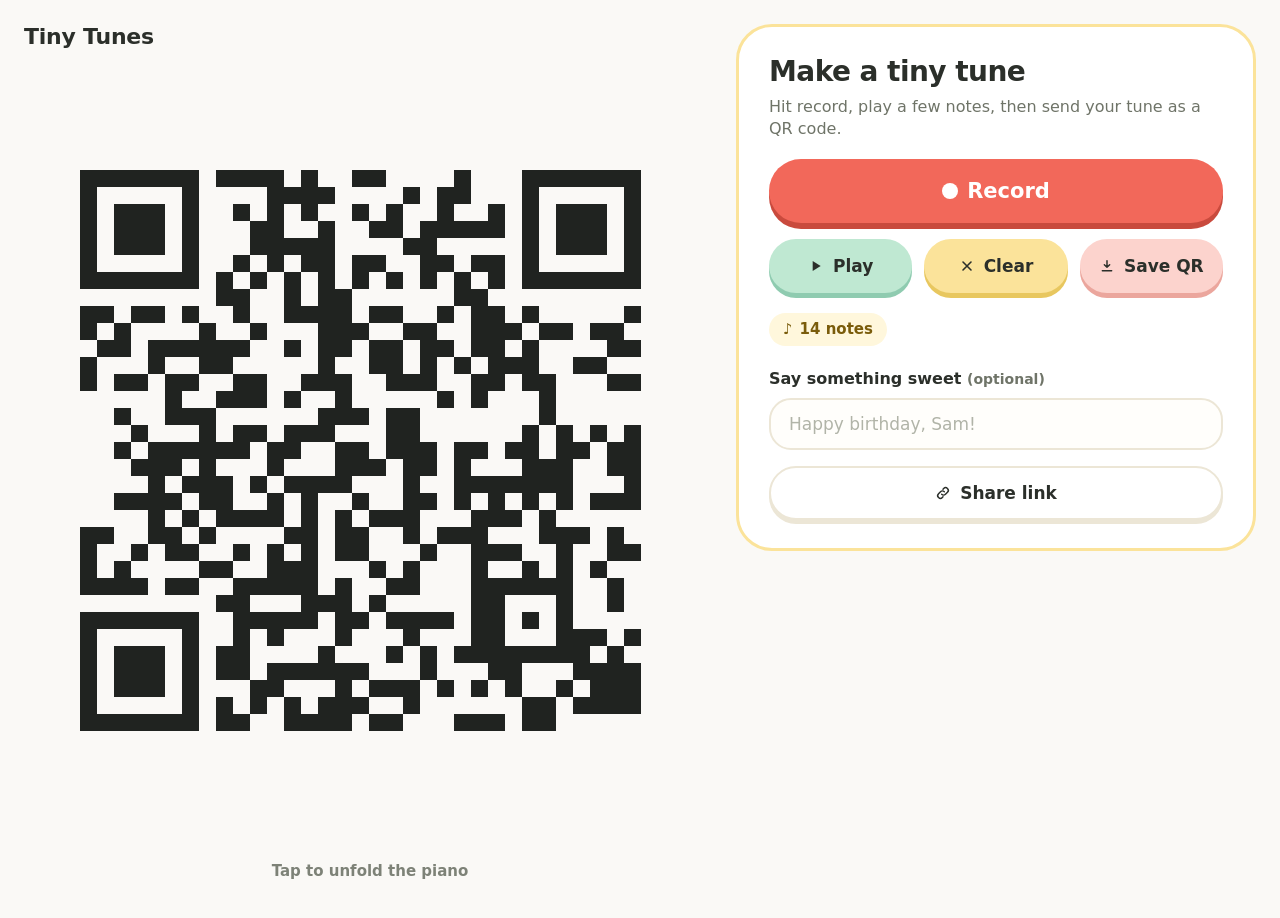
==== commit 0ee86c4b: "Make Tiny Tunes ready for public use - Point QR codes at the live site address - Add Save QR next to" ====
--- a/index.html
+++ b/index.html
@@ -1,4 +1,4 @@
-<!doctype html><html lang="en"><head><meta charset="utf-8"><meta name="viewport" content="width=device-width,initial-scale=1"><title>Tiny Tunes</title><meta name="description" content="Play a few notes, and send them as a QR code that unfolds into a little piano."><link rel="icon" href="data:image/svg+xml,%3Csvg xmlns='http://www.w3.org/2000/svg' viewBox='0 0 32 32'%3E%3Crect width='32' height='32' rx='7' fill='%23242622'/%3E%3Crect x='6' y='8' width='4' height='16' rx='1' fill='%23fffdf4'/%3E%3Crect x='11' y='8' width='4' height='16' rx='1' fill='%23fffdf4'/%3E%3Crect x='16' y='8' width='4' height='16' rx='1' fill='%23fffdf4'/%3E%3Crect x='21' y='8' width='4' height='16' rx='1' fill='%23fffdf4'/%3E%3Crect x='9' y='8' width='3' height='9' fill='%23c98a1b'/%3E%3Crect x='19' y='8' width='3' height='9' fill='%23c98a1b'/%3E%3C/svg%3E"><style>*{box-sizing:border-box}
+<!doctype html><html lang="en"><head><meta charset="utf-8"><meta name="viewport" content="width=device-width,initial-scale=1"><title>Tiny Tunes</title><meta name="description" content="Play a few notes, and send them as a QR code that unfolds into a little piano."><meta name="theme-color" content="#faf9f6"><meta property="og:type" content="website"><meta property="og:title" content="Tiny Tunes"><meta property="og:description" content="Play a few notes, and send them as a QR code that unfolds into a little piano."><meta property="og:url" content="https://zaichrista.github.io/Pocket-Grand/"><meta property="og:image" content="https://zaichrista.github.io/Pocket-Grand/og.png"><meta property="og:image:width" content="1200"><meta property="og:image:height" content="630"><meta name="twitter:card" content="summary_large_image"><meta name="twitter:title" content="Tiny Tunes"><meta name="twitter:description" content="Play a few notes, and send them as a QR code that unfolds into a little piano."><meta name="twitter:image" content="https://zaichrista.github.io/Pocket-Grand/og.png"><link rel="icon" href="data:image/svg+xml,%3Csvg xmlns='http://www.w3.org/2000/svg' viewBox='0 0 32 32'%3E%3Crect width='32' height='32' rx='7' fill='%23242622'/%3E%3Crect x='6' y='8' width='4' height='16' rx='1' fill='%23fffdf4'/%3E%3Crect x='11' y='8' width='4' height='16' rx='1' fill='%23fffdf4'/%3E%3Crect x='16' y='8' width='4' height='16' rx='1' fill='%23fffdf4'/%3E%3Crect x='21' y='8' width='4' height='16' rx='1' fill='%23fffdf4'/%3E%3Crect x='9' y='8' width='3' height='9' fill='%23c98a1b'/%3E%3Crect x='19' y='8' width='3' height='9' fill='%23c98a1b'/%3E%3C/svg%3E"><style>*{box-sizing:border-box}
 :root{--ink:#2b2f2a;--soft:#6f7468;--cream:#faf9f6;--coral:#f2685a;--coral-d:#c94a3d;--mint:#bfe8d2;--mint-d:#8fcbb0;--butter:#fbe39a;--butter-d:#e8c75f;--line:#ece6d6;--font:ui-rounded,'SF Pro Rounded','Nunito','Segoe UI Variable Display',system-ui,sans-serif}
 html,body,main{margin:0;width:100%;height:100%;overflow:hidden}
 body{background:var(--cream);color:var(--ink);font:17px/1.4 var(--font)}
@@ -24,7 +24,9 @@
 .pair button{flex:1;min-height:54px;border-radius:999px}
 .mint{background:var(--mint);box-shadow:0 5px 0 var(--mint-d)}
 .butter{background:var(--butter);box-shadow:0 5px 0 var(--butter-d)}
-.mint:hover:not(:disabled),.butter:hover:not(:disabled){transform:translateY(-2px)}
+.blush{background:#fcd3cd;box-shadow:0 5px 0 #eba69d}
+.blush:active:not(:disabled){transform:translateY(4px);box-shadow:0 1px 0 #eba69d}
+.mint:hover:not(:disabled),.butter:hover:not(:disabled),.blush:hover:not(:disabled){transform:translateY(-2px)}
 .mint:active:not(:disabled){transform:translateY(4px);box-shadow:0 1px 0 var(--mint-d)}
 .butter:active:not(:disabled){transform:translateY(4px);box-shadow:0 1px 0 var(--butter-d)}
 .chip{display:inline-flex;gap:7px;align-items:center;margin:20px 0 4px;padding:6px 14px;background:#fff7dc;border-radius:999px;font-weight:700;font-size:15px;color:#7a5c0b}
@@ -34,8 +36,9 @@
 input{width:100%;padding:14px 18px;border:2px solid var(--line);border-radius:22px;background:#fffefb;color:var(--ink);font:600 17px var(--font);transition:border-color .15s,box-shadow .15s}
 input::placeholder{color:#b1b4a8;font-weight:500}
 input:focus{outline:none;border-color:var(--butter-d);box-shadow:0 0 0 5px #fbe39a66}
-#error{display:block;margin-top:10px;color:#b23b27;font-weight:600;font-size:14px}
-.send{margin-top:14px}
+#error,#homeerr{display:block;margin-top:10px;color:#b23b27;font-weight:600;font-size:14px}
+.send{margin-top:16px}.send button{width:100%;min-height:54px;border-radius:999px}
+#where{margin-top:14px}#where label{display:block;margin-bottom:8px;font-weight:800;font-size:16px}#where[hidden],#error[hidden],#homeerr[hidden]{display:none}
 .ghost{background:#fff!important;border:2px solid var(--line)!important;box-shadow:0 4px 0 var(--line)}
 .ghost:hover{transform:translateY(-2px);border-color:var(--butter-d)!important}
 .ghost:active{transform:translateY(3px);box-shadow:0 1px 0 var(--line)}
@@ -69,7 +72,7 @@
  #menu h1,.lede{position:absolute;width:1px;height:1px;overflow:hidden;clip-path:inset(50%)}
  #menu{padding:14px 14px 14px}
  .big{min-height:54px}
- .pair{margin-top:10px;gap:10px}
+ .pair{margin-top:10px;gap:8px}
  .pair button{min-height:46px}
  .send{margin-top:10px}
  .chip{margin:10px 0 0}
@@ -77,27 +80,30 @@
  .field label{margin-bottom:6px}
   input{padding:11px 16px}
  main{place-items:start center;padding-top:60px}
- .hint{top:max(54px,calc(env(safe-area-inset-top) + 40px));bottom:auto}
- .note{top:max(88px,calc(env(safe-area-inset-top) + 72px))}
+ .hint{top:max(54px,calc(env(safe-area-inset-top) + 40px));bottom:auto;font-size:14px}
+ .note{top:max(78px,calc(env(safe-area-inset-top) + 62px));font-size:17px;line-height:1.25;text-shadow:0 0 5px var(--cream),0 0 10px var(--cream),0 0 14px var(--cream)}
 }
 </style></head><body>
 <header class="brand">Tiny Tunes</header>
 <main><canvas id="scene" role="button" tabindex="0" aria-label="Turn the QR code into a playable piano"></canvas></main>
+<noscript><p style="position:fixed;inset:40% 20px auto;text-align:center;font:600 18px system-ui">Tiny Tunes needs JavaScript to play piano and make QR codes.</p></noscript>
 <p id="note" class="note" aria-live="polite"></p>
 <aside id="menu" aria-label="Make a tiny tune">
 <h1>Make a tiny tune</h1>
-<p class="lede">Hit record, play a few notes, then send your tune as a QR code.</p>
+<p id="lede" class="lede">Hit record, play a few notes, then send your tune as a QR code.</p>
 <button id="rec" class="big" type="button" aria-pressed="false"><i class="dot" aria-hidden="true"></i><span>Record</span></button>
 <div class="pair">
 <button id="playbtn" class="mint" type="button"><svg viewBox="0 0 24 24" width="16" height="16" fill="currentColor" aria-hidden="true"><path d="M7 4.5v15l12-7.5z"/></svg><span>Play</span></button>
 <button id="clear" class="butter" type="button"><svg viewBox="0 0 24 24" width="16" height="16" fill="none" stroke="currentColor" stroke-width="2.4" stroke-linecap="round" aria-hidden="true"><path d="M6 6l12 12M18 6L6 18"/></svg><span>Clear</span></button>
+<button type="button" id="save" class="blush"><svg viewBox="0 0 24 24" width="16" height="16" fill="none" stroke="currentColor" stroke-width="2.2" stroke-linecap="round" stroke-linejoin="round" aria-hidden="true"><path d="M12 4v10m0 0l-4-4m4 4l4-4M5 19h14"/></svg><span>Save QR</span></button>
 </div>
 <p class="chip"><span aria-hidden="true">&#9834;</span> <span id="count">No notes yet</span></p>
 <form class="field">
 <label for="msg">Say something sweet <em>(optional)</em></label><input id="msg" type="text" maxlength="80" autocomplete="off" placeholder="Happy birthday, Sam!">
 <small id="error" role="alert" hidden></small>
-<div class="pair send">
-<button type="button" id="save" class="ghost"><svg viewBox="0 0 24 24" width="16" height="16" fill="none" stroke="currentColor" stroke-width="2.2" stroke-linecap="round" stroke-linejoin="round" aria-hidden="true"><path d="M12 4v10m0 0l-4-4m4 4l4-4M5 19h14"/></svg><span>Save QR</span></button>
+<div id="where" hidden><label for="home">Page address <em>(where you published this)</em></label><input id="home" type="url" inputmode="url" autocomplete="off" placeholder="https://you.github.io/tiny-tunes/"><small id="homeerr" role="alert" hidden></small></div>
+<div class="send">
+
 <button type="button" id="share" class="ghost"><svg viewBox="0 0 24 24" width="16" height="16" fill="none" stroke="currentColor" stroke-width="2.2" stroke-linecap="round" stroke-linejoin="round" aria-hidden="true"><path d="M10 14a4 4 0 005.7 0l3-3a4 4 0 00-5.7-5.7l-1 1M14 10a4 4 0 00-5.7 0l-3 3a4 4 0 005.7 5.7l1-1"/></svg><span>Share link</span></button>
 </div></form></aside>
 <p id="hint" class="hint">Tap to unfold the piano</p><p id="announce" class="sr" aria-live="polite"></p><script>const QRCode=(()=>{const factories={'QRUtil':function(module,exports,require){
@@ -1421,7 +1427,7 @@
 function describe(){
  let label=!goal?(received?'Someone sent you a tiny tune · Tap to unfold':'Tap to unfold the piano')
   :rec?(rec.t0===null?'Recording · Play your first note to begin':'Recording · Press stop when you are done')
-  :playing?'Playing…':'Drag to look around · Tap keys to play · Tap body to fold';
+  :playing?'Playing…':'Drag to look · Tap keys to play · Tap body to fold';
  scene.ariaLabel=label+' · Keyboard: A W S E D F T G Y H U J K. R records, P plays. Arrow keys rotate. Enter folds.';
  scene.removeAttribute('title');$('announce').textContent=label;$('hint').textContent=label;
  scene.style.cursor=goal?'grab':'pointer';sync();
@@ -1431,9 +1437,15 @@
  const n=notes(),msg=$('msg').value.trim();
 // Controls live in the side menu and work folded or unfolded.
  document.body.classList.toggle('recording',!!rec);
- $('rec').setAttribute('aria-pressed',!!rec);$('rec').lastElementChild.textContent=rec?'Stop':'Record';
+ $('rec').setAttribute('aria-pressed',!!rec);if(rec)$('rec').lastElementChild.textContent='Stop';
  $('playbtn').lastElementChild.textContent=playing?'Pause':'Play';$('playbtn').disabled=!n||!!rec;$('clear').disabled=!n&&!rec;
  $('count').textContent=n?`${n} note${n===1?'':'s'}`:'No notes yet';
+ const ready=readiness();
+ $('save').disabled=$('share').disabled=!n||!!rec||!ready;
+ $('where').hidden=!needsAddress();
+ const mine=received&&!rec;
+ $('lede').textContent=mine?'Someone sent you this tune. Replay it, or record one to send back.':'Hit record, play a few notes, then send your tune as a QR code.';
+ if(!rec)$('rec').lastElementChild.textContent=mine?'Make your own':'Record';
  $('note').textContent=msg;$('note').classList.toggle('show',!!(goal&&msg));
 }
 function project(x,y,z){
@@ -1543,9 +1555,12 @@
  sync();
  function step(time){const k=ms?clamp((time-now)/ms):1;phase=k===1?goal:start+(goal-start)*k;draw();if(k<1)frame=requestAnimationFrame(step);else{describe();if(goal&&autoplay){autoplay=false;setTimeout(playTune,250)}}}step(now)}
 // ms is how long the key stays lit; keys also sound for longer than they glow.
+// Browsers only allow sound after a tap or key press, so wake the audio engine on the first one.
+function unlock(){const A=window.AudioContext||window.webkitAudioContext;if(!A)return;audio??=new A();if(audio.state!=='running')audio.resume().catch(()=>{})}
+addEventListener('pointerdown',unlock,true);addEventListener('keydown',unlock,true);
 function play(note,ms=190){
  clearTimeout(pressed.get(note));pressed.set(note,setTimeout(()=>{pressed.delete(note);draw()},ms));draw();
- const Audio=window.AudioContext||window.webkitAudioContext;if(!Audio)return;audio??=new Audio();audio.resume().catch(()=>{});
+ unlock();if(!audio)return;
  for(const [h,vol] of [[1,.22],[2,.08],[3,.035],[5,.014]]){const o=audio.createOscillator(),g=audio.createGain(),t=audio.currentTime;o.frequency.value=261.626*2**(note/12)*h;g.gain.setValueAtTime(.0001,t);g.gain.exponentialRampToValueAtTime(vol,t+.012);g.gain.exponentialRampToValueAtTime(.0001,t+1.25/h);o.connect(g).connect(audio.destination);o.start(t);o.stop(t+1.3)}
 }
 // A key the person pressed: it sounds, and lands on the tape if we are recording.
@@ -1574,6 +1589,7 @@
 }
 function clearTune(){stopTune();rec=null;steps=[];received=false;refresh();describe()}
 function tap(e){
+ if(phase!==0&&phase!==1)return; // let the fold or unfold finish
  if(phase===1){const r=scene.getBoundingClientRect(),x=(e.clientX-r.left)*scene.width/r.width,y=(e.clientY-r.top)*scene.height/r.height;
  const face=hits.findLast(f=>ctx.isPointInPath(f.path,x,y));if(face&&face.note!==null){strike(face.note);return}}
  toggle();
@@ -1603,7 +1619,7 @@
  }
  if(e.repeat||e.metaKey||e.ctrlKey||e.altKey)return;
  if(e.key==='Enter'||e.key===' '){e.preventDefault();toggle()}
- else if(phase===1&&e.key.length===1){const k=e.key.toLowerCase();
+ else if(goal===1&&e.key.length===1){const k=e.key.toLowerCase();
   if(k==='r')rec?stopRec():startRec();else if(k==='p')playing?stopTune():playTune();
   else{const n=keys.indexOf(k);if(n>=0)strike(n)}}
 };
@@ -1611,8 +1627,20 @@
 // ---- Tiny Tunes: the tune lives in the link, so the QR carries it. ----
 // Once published, set HOME to your page's address (e.g. 'https://you.github.io/tiny-tunes/').
 // Left empty, a published page uses its own address, and a local preview uses a placeholder.
-const HOME='';
-const site=()=>HOME||(location.protocol.startsWith('http')?location.origin+location.pathname:'https://example.com/');
+const HOME='https://zaichrista.github.io/Pocket-Grand/';
+// A QR code is only useful if other people's phones can open its address, so a page opened from a
+// file or from localhost or a home network asks for the public address instead.
+const publicHost=()=>/^https?:$/.test(location.protocol)&&!/^(localhost|127\.|10\.|192\.168\.|172\.(1[6-9]|2\d|3[01])\.|169\.254\.|0\.0\.0\.0|\[::1\]|.*\.(local|lan|internal)$)/i.test(location.hostname);
+const needsAddress=()=>!HOME&&!publicHost();
+const stored=()=>{try{return localStorage.getItem('tt-home')||''}catch{return ''}};
+const remember=v=>{try{localStorage.setItem('tt-home',v)}catch{}};
+function cleanAddress(v){
+ v=v.trim();if(!v)return '';
+ if(!/^https?:\/\//i.test(v))v='https://'+v;
+ try{const u=new URL(v);if(!['http:','https:'].includes(u.protocol)||!u.hostname.includes('.'))return '';u.hash='';return u.href}catch{return ''}
+}
+const site=()=>HOME||(publicHost()?location.origin+location.pathname:cleanAddress(stored()))||(location.protocol.startsWith('http')?location.origin+location.pathname:'https://example.com/');
+const readiness=()=>!needsAddress()||!!cleanAddress(stored());
 function buildLink(){
  const url=new URL(site());url.hash='';
  const p=new URLSearchParams(),t=pack();
@@ -1627,6 +1655,12 @@
 }
 function later(){clearTimeout(typing);typing=setTimeout(refresh,250);sync()}
 $('msg').oninput=later;
+$('home').value=stored();
+$('home').oninput=()=>{
+ const v=$('home').value,ok=!v.trim()||!!cleanAddress(v);
+ $('homeerr').hidden=ok;$('homeerr').textContent='That does not look like a web address.';
+ if(ok){remember(v.trim());later()}
+};
 document.querySelector('form').onsubmit=e=>e.preventDefault();
 $('rec').onclick=()=>rec?stopRec():startRec();
 $('playbtn').onclick=()=>playing?stopTune():playTune();
@@ -1634,14 +1668,20 @@
 function download(href,name){const a=document.createElement('a');a.href=href;a.download=name;a.click()}
 function flash(button,text){const label=button.lastElementChild,old=label.textContent;label.textContent=text;setTimeout(()=>label.textContent=old,1600)}
 $('save').onclick=()=>{
- const n=code.moduleCount,cell=16,W=(n+8)*cell,img=document.createElement('canvas');img.width=W;img.height=W+76;
+ clearTimeout(typing);refresh();
+ const n=code.moduleCount,cell=16,W=(n+8)*cell,img=document.createElement('canvas'),msg=$('msg').value.trim();
+ const probe=document.createElement('canvas').getContext('2d');probe.font='italic 28px Georgia,serif';
+ const lines=[];let cur='';for(const word of msg.split(/\s+/).filter(Boolean)){const t=cur?cur+' '+word:word;if(cur&&probe.measureText(t).width>W-48){lines.push(cur);cur=word}else cur=t}if(cur)lines.push(cur);
+ img.width=W;img.height=W+76+lines.length*38;
  const c=img.getContext('2d');c.fillStyle='white';c.fillRect(0,0,img.width,img.height);
  c.fillStyle='#202320';for(const m of modules)if(m.dark)c.fillRect((m.col+4)*cell,(m.row+4)*cell,cell,cell);
  c.textAlign='center';c.font='600 30px system-ui,sans-serif';c.fillText('Tiny Tunes',W/2,W+4);
  c.fillStyle='#6b7266';c.font='22px system-ui,sans-serif';c.fillText('scan, then tap to unfold the piano',W/2,W+40);
+ c.fillStyle='#39433a';c.font='italic 28px Georgia,serif';lines.forEach((l,i)=>c.fillText(l,W/2,W+86+i*38));
  download(img.toDataURL(),'tiny-tunes-qr.png');
 };
 $('share').onclick=async()=>{
+ clearTimeout(typing);refresh();
  const m=$('msg').value.trim(),text=m?`${m} (a tiny tune for you)`:'A tiny tune for you';
  if(navigator.share){try{await navigator.share({title:'Tiny Tunes',text,url:link});return}catch(e){if(e.name==='AbortError')return}}
  try{await navigator.clipboard.writeText(link);flash($('share'),'Link copied')}catch{prompt('Copy this link',link)}
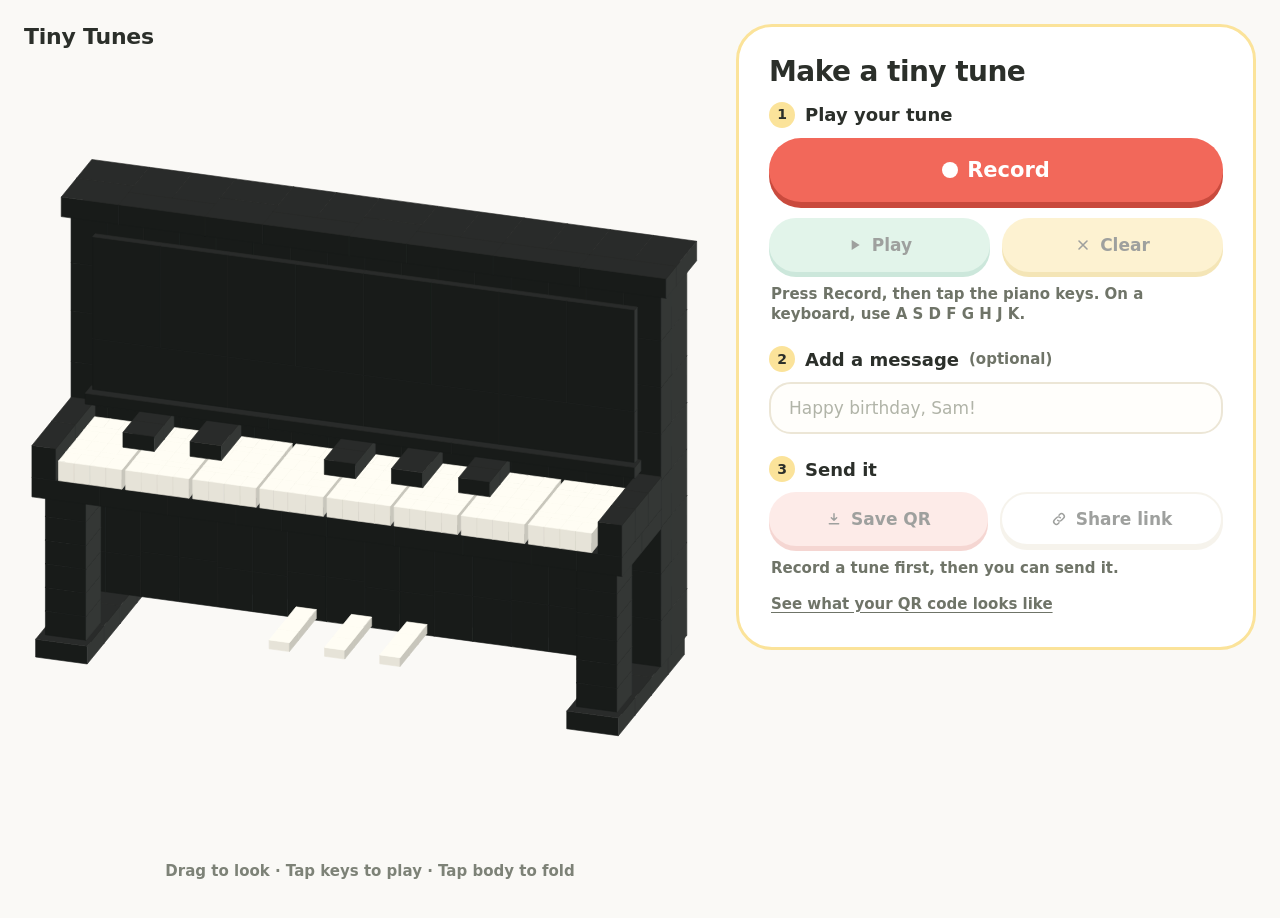
==== commit 72705fdc: "Simplify the flow and fix sound - Numbered steps (play, message, send) with a status line saying wha" ====
--- a/index.html
+++ b/index.html
@@ -10,7 +10,17 @@
 
 /* ---- the bubbly menu ---- */
 #menu{position:fixed;z-index:2;right:max(24px,env(safe-area-inset-right));top:max(24px,env(safe-area-inset-top));width:min(520px,calc(100vw - 32px));max-height:calc(100dvh - 48px);overflow:auto;padding:30px 30px 28px;background:#fff;border:3px solid var(--butter);border-radius:36px}
-#menu h1{margin:0;font:800 28px/1.1 var(--font);letter-spacing:-.02em}
+#menu h1{margin:0 0 14px;font:800 28px/1.1 var(--font);letter-spacing:-.02em}
+.steps{list-style:none;margin:0;padding:0}.steps li{margin:0 0 22px}.steps li:last-child{margin-bottom:0}
+.steps h2{display:flex;align-items:center;gap:10px;margin:0 0 10px;font:800 18px/1.2 var(--font)}
+.steps h2 em{font-style:normal;font-weight:600;color:var(--soft);font-size:15px}
+.steps h2 b{flex:none;display:grid;place-items:center;width:26px;height:26px;border-radius:50%;background:var(--butter);font-size:14px}
+.status{margin:12px 2px 0;font-size:15px;line-height:1.35;color:var(--soft);font-weight:600}
+#menu .link{margin-top:10px;background:none;padding:6px 2px;font-size:15px;color:var(--soft);text-decoration:underline;text-underline-offset:3px;box-shadow:none}
+#menu .link:disabled{opacity:.4}
+.steps h2+.pair{margin-top:0}.receiver{display:none}.received .receiver{display:block}.received .composer{display:none}
+.got{margin:0 0 18px;font:italic 22px/1.35 Georgia,'Times New Roman',serif;color:#39433a;overflow-wrap:anywhere}
+.receiver .ghost{width:100%;margin-top:14px;min-height:54px;border-radius:999px}
 .lede{margin:8px 0 18px;color:var(--soft);font-size:16px}
 #menu button{font:700 17px var(--font);cursor:pointer;display:inline-flex;align-items:center;justify-content:center;gap:9px;border:0;color:var(--ink);transition:transform .12s,box-shadow .12s,background .15s}
 #menu button:disabled{cursor:default;opacity:.45}
@@ -30,14 +40,14 @@
 .mint:active:not(:disabled){transform:translateY(4px);box-shadow:0 1px 0 var(--mint-d)}
 .butter:active:not(:disabled){transform:translateY(4px);box-shadow:0 1px 0 var(--butter-d)}
 .chip{display:inline-flex;gap:7px;align-items:center;margin:20px 0 4px;padding:6px 14px;background:#fff7dc;border-radius:999px;font-weight:700;font-size:15px;color:#7a5c0b}
-.field{display:block;margin-top:18px}
+.field{display:block}
 .field>span,.field label{display:block;margin-bottom:8px;font-weight:800;font-size:16px}
 .field em{font-style:normal;font-weight:600;color:var(--soft);font-size:14px}
 input{width:100%;padding:14px 18px;border:2px solid var(--line);border-radius:22px;background:#fffefb;color:var(--ink);font:600 17px var(--font);transition:border-color .15s,box-shadow .15s}
 input::placeholder{color:#b1b4a8;font-weight:500}
 input:focus{outline:none;border-color:var(--butter-d);box-shadow:0 0 0 5px #fbe39a66}
 #error,#homeerr{display:block;margin-top:10px;color:#b23b27;font-weight:600;font-size:14px}
-.send{margin-top:16px}.send button{width:100%;min-height:54px;border-radius:999px}
+.steps .field{margin:0}
 #where{margin-top:14px}#where label{display:block;margin-bottom:8px;font-weight:800;font-size:16px}#where[hidden],#error[hidden],#homeerr[hidden]{display:none}
 .ghost{background:#fff!important;border:2px solid var(--line)!important;box-shadow:0 4px 0 var(--line)}
 .ghost:hover{transform:translateY(-2px);border-color:var(--butter-d)!important}
@@ -69,7 +79,7 @@
 /* Phones and small tablets: the menu is a bubbly sheet at the bottom. */
 @media (max-width:899px){
  #menu{top:auto;bottom:max(12px,env(safe-area-inset-bottom));left:12px;right:12px;width:auto;transform:none;padding:18px 16px 16px;border-radius:30px;max-height:58dvh}
- #menu h1,.lede{position:absolute;width:1px;height:1px;overflow:hidden;clip-path:inset(50%)}
+ .composer h1{display:none}.steps li{margin-bottom:12px}.steps h2{font-size:15px;margin-bottom:7px}.steps h2 b{width:22px;height:22px;font-size:12px}.status{margin-top:8px;font-size:13.5px}.received h1{font-size:22px;margin-bottom:8px}.got{font-size:19px;margin-bottom:12px}
  #menu{padding:14px 14px 14px}
  .big{min-height:54px}
  .pair{margin-top:10px;gap:8px}
@@ -89,24 +99,29 @@
 <noscript><p style="position:fixed;inset:40% 20px auto;text-align:center;font:600 18px system-ui">Tiny Tunes needs JavaScript to play piano and make QR codes.</p></noscript>
 <p id="note" class="note" aria-live="polite"></p>
 <aside id="menu" aria-label="Make a tiny tune">
+<section class="composer">
 <h1>Make a tiny tune</h1>
-<p id="lede" class="lede">Hit record, play a few notes, then send your tune as a QR code.</p>
+<ol class="steps">
+<li><h2><b>1</b> Play your tune</h2>
 <button id="rec" class="big" type="button" aria-pressed="false"><i class="dot" aria-hidden="true"></i><span>Record</span></button>
-<div class="pair">
-<button id="playbtn" class="mint" type="button"><svg viewBox="0 0 24 24" width="16" height="16" fill="currentColor" aria-hidden="true"><path d="M7 4.5v15l12-7.5z"/></svg><span>Play</span></button>
-<button id="clear" class="butter" type="button"><svg viewBox="0 0 24 24" width="16" height="16" fill="none" stroke="currentColor" stroke-width="2.4" stroke-linecap="round" aria-hidden="true"><path d="M6 6l12 12M18 6L6 18"/></svg><span>Clear</span></button>
-<button type="button" id="save" class="blush"><svg viewBox="0 0 24 24" width="16" height="16" fill="none" stroke="currentColor" stroke-width="2.2" stroke-linecap="round" stroke-linejoin="round" aria-hidden="true"><path d="M12 4v10m0 0l-4-4m4 4l4-4M5 19h14"/></svg><span>Save QR</span></button>
-</div>
-<p class="chip"><span aria-hidden="true">&#9834;</span> <span id="count">No notes yet</span></p>
-<form class="field">
-<label for="msg">Say something sweet <em>(optional)</em></label><input id="msg" type="text" maxlength="80" autocomplete="off" placeholder="Happy birthday, Sam!">
-<small id="error" role="alert" hidden></small>
-<div id="where" hidden><label for="home">Page address <em>(where you published this)</em></label><input id="home" type="url" inputmode="url" autocomplete="off" placeholder="https://you.github.io/tiny-tunes/"><small id="homeerr" role="alert" hidden></small></div>
-<div class="send">
-
-<button type="button" id="share" class="ghost"><svg viewBox="0 0 24 24" width="16" height="16" fill="none" stroke="currentColor" stroke-width="2.2" stroke-linecap="round" stroke-linejoin="round" aria-hidden="true"><path d="M10 14a4 4 0 005.7 0l3-3a4 4 0 00-5.7-5.7l-1 1M14 10a4 4 0 00-5.7 0l-3 3a4 4 0 005.7 5.7l1-1"/></svg><span>Share link</span></button>
-</div></form></aside>
-<p id="hint" class="hint">Tap to unfold the piano</p><p id="announce" class="sr" aria-live="polite"></p><script>const QRCode=(()=>{const factories={'QRUtil':function(module,exports,require){
+<div class="pair"><button id="playbtn" class="mint" type="button"><svg viewBox="0 0 24 24" width="16" height="16" fill="currentColor" aria-hidden="true"><path d="M7 4.5v15l12-7.5z"/></svg><span>Play</span></button><button id="clear" class="butter" type="button"><svg viewBox="0 0 24 24" width="16" height="16" fill="none" stroke="currentColor" stroke-width="2.4" stroke-linecap="round" aria-hidden="true"><path d="M6 6l12 12M18 6L6 18"/></svg><span>Clear</span></button></div>
+<p id="status" class="status" aria-live="polite"></p></li>
+<li><h2><b>2</b> Add a message <em>(optional)</em></h2>
+<form class="field"><label class="sr" for="msg">Message</label><input id="msg" type="text" maxlength="80" autocomplete="off" placeholder="Happy birthday, Sam!"><small id="error" role="alert" hidden></small><div id="where" hidden><label for="home">Page address <em>(where you published this)</em></label><input id="home" type="url" inputmode="url" autocomplete="off" placeholder="https://you.github.io/tiny-tunes/"><small id="homeerr" role="alert" hidden></small></div></form></li>
+<li><h2><b>3</b> Send it</h2>
+<div class="pair"><button type="button" id="save" class="blush"><svg viewBox="0 0 24 24" width="16" height="16" fill="none" stroke="currentColor" stroke-width="2.2" stroke-linecap="round" stroke-linejoin="round" aria-hidden="true"><path d="M12 4v10m0 0l-4-4m4 4l4-4M5 19h14"/></svg><span>Save QR</span></button><button type="button" id="share" class="ghost"><svg viewBox="0 0 24 24" width="16" height="16" fill="none" stroke="currentColor" stroke-width="2.2" stroke-linecap="round" stroke-linejoin="round" aria-hidden="true"><path d="M10 14a4 4 0 005.7 0l3-3a4 4 0 00-5.7-5.7l-1 1M14 10a4 4 0 00-5.7 0l-3 3a4 4 0 005.7 5.7l1-1"/></svg><span>Share link</span></button></div>
+<p id="sendnote" class="status"></p>
+<button type="button" id="fold" class="link"></button></li>
+</ol>
+</section>
+<section class="receiver">
+<h1>You got a tiny tune</h1>
+<p id="gotmsg" class="got"></p>
+<button id="open" class="big" type="button"><svg viewBox="0 0 24 24" width="20" height="20" fill="currentColor" aria-hidden="true"><path d="M7 4.5v15l12-7.5z"/></svg><span>Open &amp; play</span></button>
+<button id="mine" class="ghost" type="button"><span>Make your own</span></button>
+</section>
+</aside>
+<p id="hint" class="hint"></p><p id="announce" class="sr" aria-live="polite"></p><script>const QRCode=(()=>{const factories={'QRUtil':function(module,exports,require){
 var QRMode = require('./QRMode');
 var QRPolynomial = require('./QRPolynomial');
 var QRMath = require('./QRMath');
@@ -1366,7 +1381,7 @@
 let modules=[], code, link, phase=0, goal=0, frame, audio, hits=[], pressed=new Map();
 // Tiny Tunes state: a tune is a row of steps, each a key (0-12) or a rest (null).
 const CH='0123456789abc', STEP=230, MAX=96, TWINKLE='0077997.5544220';
-let steps=[], rec=null, timers=[], playing=false, received=false, autoplay=false, typing;
+let runId=0, steps=[], rec=null, timers=[], playing=false, received=false, autoplay=false, typing;
 const unpack=s=>[...s].slice(0,MAX).map(c=>{const n=CH.indexOf(c);return n<0?null:n});
 const pack=()=>steps.map(n=>n===null||n===undefined?'.':CH[n]).join('').replace(/\.+$/,'');
 const orders=new Map();
@@ -1429,23 +1444,29 @@
   :rec?(rec.t0===null?'Recording · Play your first note to begin':'Recording · Press stop when you are done')
   :playing?'Playing…':'Drag to look · Tap keys to play · Tap body to fold';
  scene.ariaLabel=label+' · Keyboard: A W S E D F T G Y H U J K. R records, P plays. Arrow keys rotate. Enter folds.';
- scene.removeAttribute('title');$('announce').textContent=label;$('hint').textContent=label;
+ scene.removeAttribute('title');$('announce').textContent=label;$('hint').textContent=received&&!goal&&!rec?'':label;
  scene.style.cursor=goal?'grab':'pointer';sync();
 }
 // Keeps the menu controls, message card and button states in step with the app state.
 function sync(){
- const n=notes(),msg=$('msg').value.trim();
-// Controls live in the side menu and work folded or unfolded.
- document.body.classList.toggle('recording',!!rec);
- $('rec').setAttribute('aria-pressed',!!rec);if(rec)$('rec').lastElementChild.textContent='Stop';
- $('playbtn').lastElementChild.textContent=playing?'Pause':'Play';$('playbtn').disabled=!n||!!rec;$('clear').disabled=!n&&!rec;
- $('count').textContent=n?`${n} note${n===1?'':'s'}`:'No notes yet';
+ const n=notes(),msg=$('msg').value.trim(),busy=!!rec,got=received&&!busy;
+ document.body.classList.toggle('recording',busy);document.body.classList.toggle('received',got);
+ // Step 1: record and listen
+ $('rec').setAttribute('aria-pressed',busy);$('rec').lastElementChild.textContent=busy?'Stop':n?'Record again':'Record';
+ $('playbtn').lastElementChild.textContent=playing?'Pause':'Play';$('playbtn').disabled=!n||busy;$('clear').disabled=!n&&!busy;
+ $('status').textContent=busy?(rec.t0===null?'Now tap the piano keys. Your first note starts the recording.':`Recording ${n} note${n===1?'':'s'}. Tap Stop when you are done.`)
+  :playing?'Playing your tune…'
+  :n?`${n} note${n===1?'':'s'} recorded. Press Play to hear it, or Record again to start over.`
+  :'Press Record, then tap the piano keys. On a keyboard, use A S D F G H J K.';
+ // Step 3: send
  const ready=readiness();
- $('save').disabled=$('share').disabled=!n||!!rec||!ready;
+ $('save').disabled=$('share').disabled=!n||busy||!ready;
  $('where').hidden=!needsAddress();
- const mine=received&&!rec;
- $('lede').textContent=mine?'Someone sent you this tune. Replay it, or record one to send back.':'Hit record, play a few notes, then send your tune as a QR code.';
- if(!rec)$('rec').lastElementChild.textContent=mine?'Make your own':'Record';
+ $('sendnote').textContent=n&&!busy?'Whoever scans the QR code hears your tune.':'Record a tune first, then you can send it.';
+ $('fold').textContent=goal?'See what your QR code looks like':'Back to the piano';$('fold').disabled=busy;
+ // What a person who was sent a tune sees
+ $('gotmsg').textContent=msg?`\u201c${msg}\u201d`:'Someone made you a little tune.';
+ $('open').lastElementChild.textContent=!goal?'Open & play':playing?'Pause':'Play again';
  $('note').textContent=msg;$('note').classList.toggle('show',!!(goal&&msg));
 }
 function project(x,y,z){
@@ -1556,12 +1577,36 @@
  function step(time){const k=ms?clamp((time-now)/ms):1;phase=k===1?goal:start+(goal-start)*k;draw();if(k<1)frame=requestAnimationFrame(step);else{describe();if(goal&&autoplay){autoplay=false;setTimeout(playTune,250)}}}step(now)}
 // ms is how long the key stays lit; keys also sound for longer than they glow.
 // Browsers only allow sound after a tap or key press, so wake the audio engine on the first one.
-function unlock(){const A=window.AudioContext||window.webkitAudioContext;if(!A)return;audio??=new A();if(audio.state!=='running')audio.resume().catch(()=>{})}
+let bus,silent;
+function unlock(){
+ const A=window.AudioContext||window.webkitAudioContext;if(!A)return;
+ if(!audio){
+  audio=new A();
+  // A gentle compressor stops loud overlaps from crackling; the master gain sets overall volume.
+  const comp=audio.createDynamicsCompressor();comp.threshold.value=-14;comp.ratio.value=6;
+  bus=audio.createGain();bus.gain.value=1.4;bus.connect(comp).connect(audio.destination);
+ }
+ // iPhones mute web audio when the ring/silent switch is off, unless the page counts as media playback.
+ try{if(navigator.audioSession)navigator.audioSession.type='playback';
+  else if(!silent&&/iPhone|iPad|iPod|Macintosh/.test(navigator.userAgent)&&'ontouchend' in document){
+   const r=8000,n=r/4,b=new DataView(new ArrayBuffer(44+n*2)),w=(o,t)=>[...t].forEach((c,k)=>b.setUint8(o+k,c.charCodeAt(0)));
+   w(0,'RIFF');b.setUint32(4,36+n*2,true);w(8,'WAVEfmt ');b.setUint32(16,16,true);b.setUint16(20,1,true);b.setUint16(22,1,true);b.setUint32(24,r,true);b.setUint32(28,r*2,true);b.setUint16(32,2,true);b.setUint16(34,16,true);w(36,'data');b.setUint32(40,n*2,true);
+   silent=new Audio(URL.createObjectURL(new Blob([b],{type:'audio/wav'})));silent.loop=true;silent.play().catch(()=>{});
+  }}catch{}
+ if(audio.state!=='running')return audio.resume().catch(()=>{});
+}
 addEventListener('pointerdown',unlock,true);addEventListener('keydown',unlock,true);
+// A soft piano-like note: a few harmonics through a filter that darkens as the note fades.
 function play(note,ms=190){
  clearTimeout(pressed.get(note));pressed.set(note,setTimeout(()=>{pressed.delete(note);draw()},ms));draw();
  unlock();if(!audio)return;
- for(const [h,vol] of [[1,.22],[2,.08],[3,.035],[5,.014]]){const o=audio.createOscillator(),g=audio.createGain(),t=audio.currentTime;o.frequency.value=261.626*2**(note/12)*h;g.gain.setValueAtTime(.0001,t);g.gain.exponentialRampToValueAtTime(vol,t+.012);g.gain.exponentialRampToValueAtTime(.0001,t+1.25/h);o.connect(g).connect(audio.destination);o.start(t);o.stop(t+1.3)}
+ const t=audio.currentTime+.01,f0=261.626*2**(note/12),life=2.4-note*.07;
+ const tone=audio.createBiquadFilter();tone.type='lowpass';tone.frequency.setValueAtTime(Math.min(7000,f0*9),t);tone.frequency.exponentialRampToValueAtTime(Math.max(900,f0*2),t+life*.6);tone.connect(bus);
+ for(const [h,vol] of [[1,.32],[2,.14],[3,.07],[4,.035],[6,.015]]){
+  const o=audio.createOscillator(),g=audio.createGain();o.type='sine';o.frequency.value=f0*h*(h>1?1.0006:1);
+  g.gain.setValueAtTime(0,t);g.gain.linearRampToValueAtTime(vol,t+.006);g.gain.exponentialRampToValueAtTime(vol*.35,t+.18/Math.sqrt(h));g.gain.exponentialRampToValueAtTime(.0001,t+life/Math.pow(h,.6));
+  o.connect(g).connect(tone);o.start(t);o.stop(t+life+.1);
+ }
 }
 // A key the person pressed: it sounds, and lands on the tape if we are recording.
 function strike(note){
@@ -1573,11 +1618,17 @@
 }
 function playTune(){
  if(!notes()||rec)return;
- if(!goal){autoplay=true;toggle();return}stopTune();playing=true;const ms=STEP;
- steps.forEach((n,i)=>{if(n!=null)timers.push(setTimeout(()=>play(n,Math.max(190,ms*.85)),120+i*ms))});
- timers.push(setTimeout(stopTune,steps.length*ms+700));describe();
-}
-function stopTune(){timers.forEach(clearTimeout);timers=[];if(playing){playing=false;describe()}}
+ if(!goal){autoplay=true;toggle();return}stopTune();
+ const ms=STEP,run=++runId;
+ const go=()=>{if(run!==runId)return;playing=true;
+  steps.forEach((n,i)=>{if(n!=null)timers.push(setTimeout(()=>play(n,Math.max(190,ms*.85)),120+i*ms))});
+  timers.push(setTimeout(stopTune,steps.length*ms+700));describe()};
+ // If the browser has not allowed sound yet (no tap so far), wait for the next tap instead of playing silently.
+ unlock();if(audio&&audio.state!=='running'){
+  $('hint').textContent='Tap anywhere to turn the sound on';audio.addEventListener('statechange',function f(){if(audio.state==='running'){audio.removeEventListener('statechange',f);describe();go()}});return}
+ go();
+}
+function stopTune(){runId++;timers.forEach(clearTimeout);timers=[];if(playing){playing=false;describe()}}
 function startRec(){
  if(!goal)toggle();
  stopTune();if(received){$('msg').value='';received=false}
@@ -1587,7 +1638,7 @@
  rec=null;while(steps.length&&steps[steps.length-1]==null)steps.pop();
  refresh();describe();
 }
-function clearTune(){stopTune();rec=null;steps=[];received=false;refresh();describe()}
+function clearTune(){stopTune();rec=null;steps=[];if(received)$('msg').value='';received=false;refresh();describe()}
 function tap(e){
  if(phase!==0&&phase!==1)return; // let the fold or unfold finish
  if(phase===1){const r=scene.getBoundingClientRect(),x=(e.clientX-r.left)*scene.width/r.width,y=(e.clientY-r.top)*scene.height/r.height;
@@ -1595,7 +1646,18 @@
  toggle();
 }
 scene.onpointerdown=e=>{
- if(pointer||e.button!==0)return;
+ if(e.button!==0)return;
+ // A piano key sounds the moment it is pressed (not when released), and each finger can press its own key.
+ if(phase===1){
+  const r=scene.getBoundingClientRect(),x=(e.clientX-r.left)*scene.width/r.width,y=(e.clientY-r.top)*scene.height/r.height;
+  const face=hits.findLast(f=>ctx.isPointInPath(f.path,x,y));
+  if(face&&face.note!==null){
+   strike(face.note);scene.classList.add('pointer-focus');
+   if(!pointer){pointer={id:e.pointerId,x:e.clientX,y:e.clientY,yaw,pitch,drag:true,orbit:false};scene.setPointerCapture(e.pointerId)}
+   return;
+  }
+ }
+ if(pointer)return;
  scene.classList.add('pointer-focus');scene.focus({preventScroll:true});scene.setPointerCapture(e.pointerId);
  pointer={id:e.pointerId,x:e.clientX,y:e.clientY,yaw,pitch,drag:false,orbit:phase===1};
 };
@@ -1664,6 +1726,10 @@
 document.querySelector('form').onsubmit=e=>e.preventDefault();
 $('rec').onclick=()=>rec?stopRec():startRec();
 $('playbtn').onclick=()=>playing?stopTune():playTune();
+$('open').onclick=()=>playing?stopTune():playTune();
+$('fold').onclick=()=>toggle();
+function makeOwn(){stopTune();rec=null;steps=[];$('msg').value='';received=false;try{history.replaceState(null,'',location.pathname+location.search)}catch{}if(!goal)toggle();refresh();describe()}
+$('mine').onclick=makeOwn;
 $('clear').onclick=clearTune;
 function download(href,name){const a=document.createElement('a');a.href=href;a.download=name;a.click()}
 function flash(button,text){const label=button.lastElementChild,old=label.textContent;label.textContent=text;setTimeout(()=>label.textContent=old,1600)}
@@ -1695,10 +1761,10 @@
   $('msg').value=(given.get('m')||'').slice(0,80);received=true;
   // Already unfolded (a new link opened in this tab)? Play it right away.
   if(goal)setTimeout(playTune,250);else autoplay=true;
- }else if(first)steps=unpack(TWINKLE);else return;
+ }else if(first)steps=[];else return;
  try{generate(buildLink(),!first)}catch{generate('https://example.com/',!first)}
 }
-openFromHash(true);resize();
+openFromHash(true);if(!received){goal=phase=1;draw();describe()}resize();
 new ResizeObserver(resize).observe(scene);
 addEventListener('hashchange',()=>openFromHash(false));
 </script></body></html>
